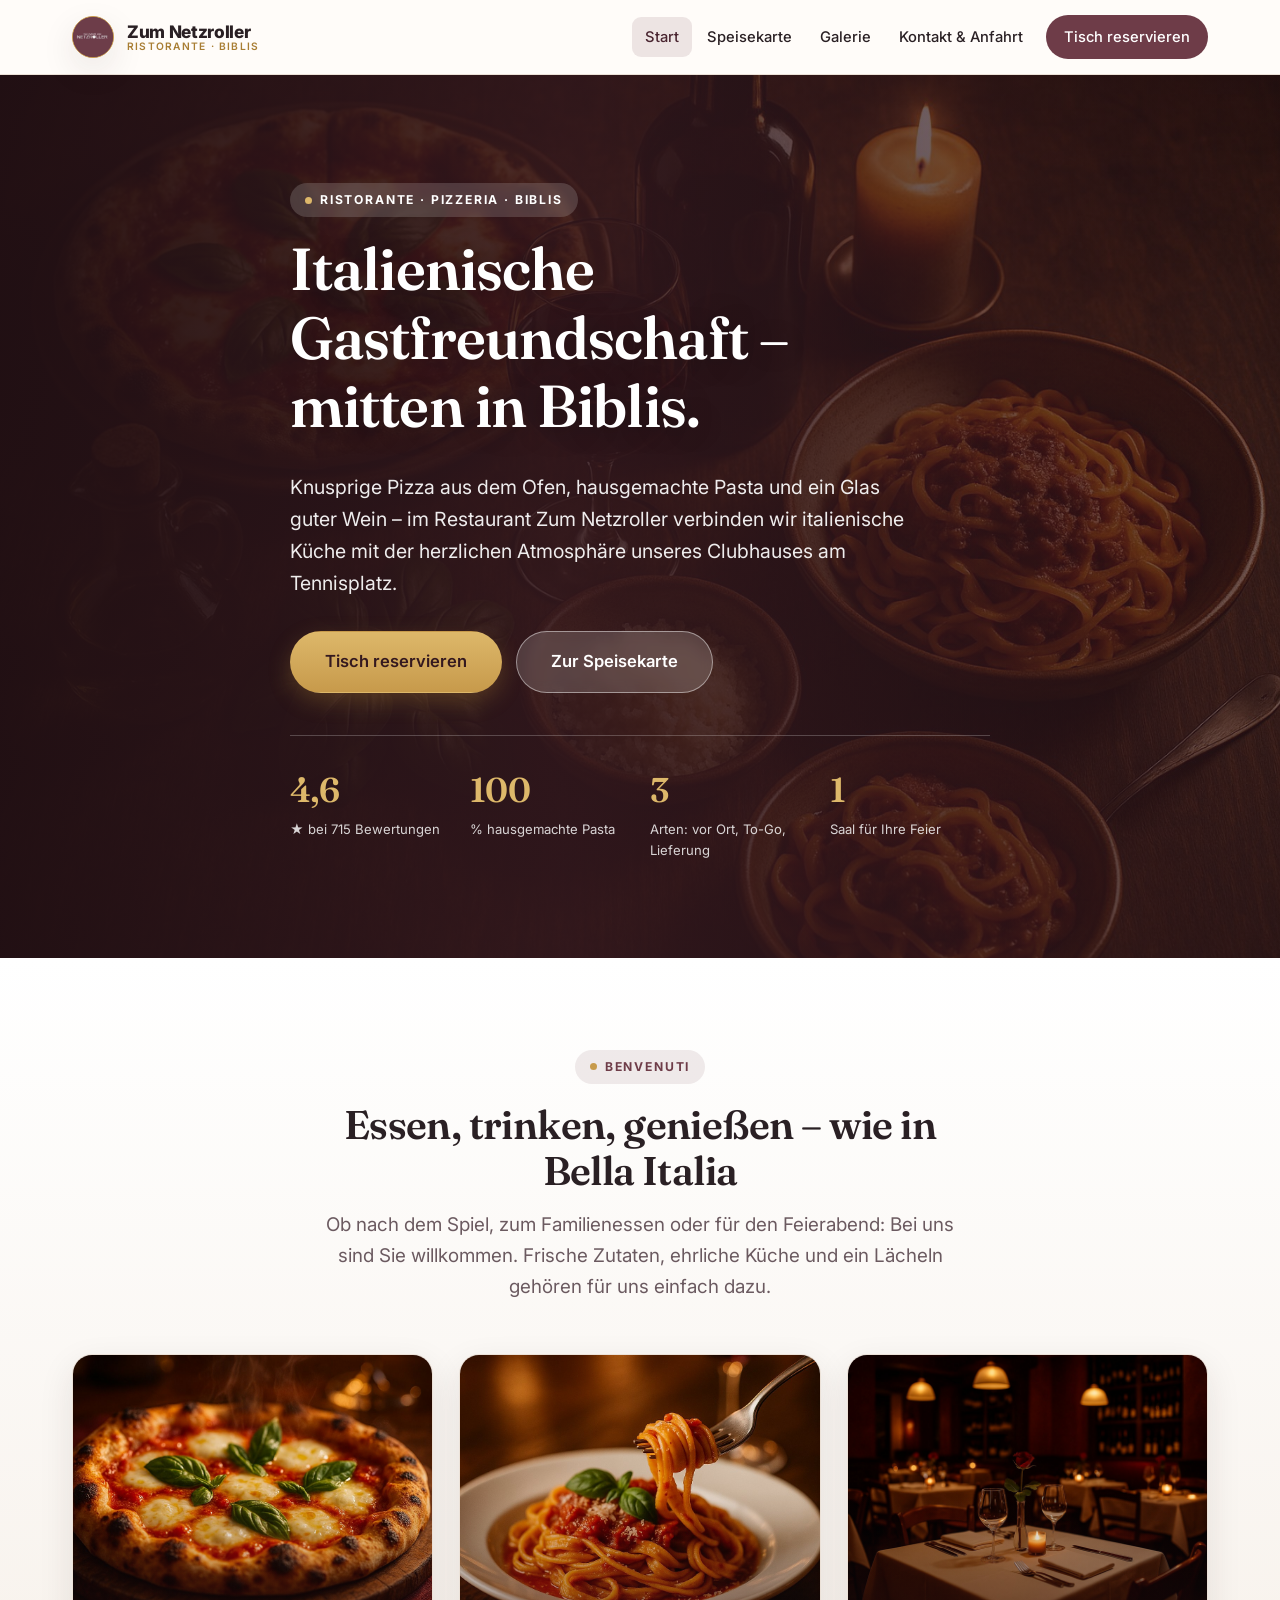
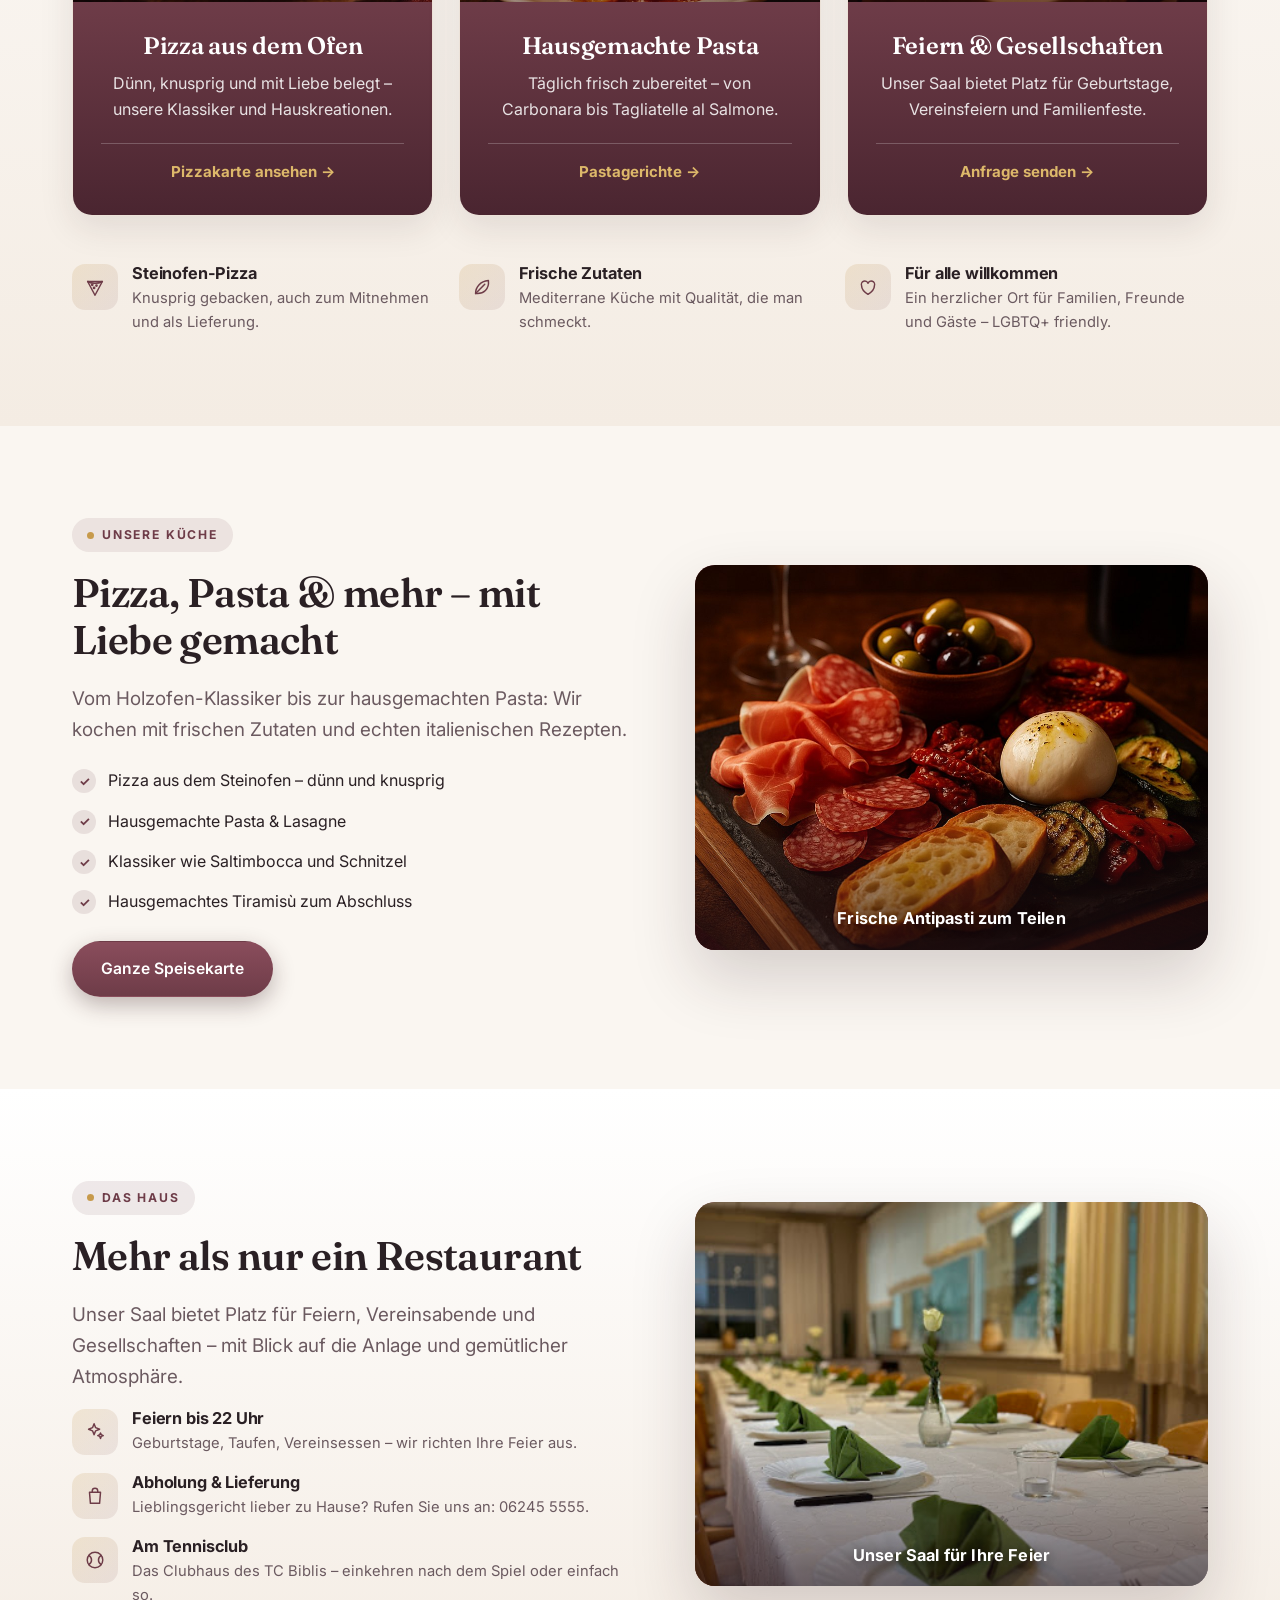
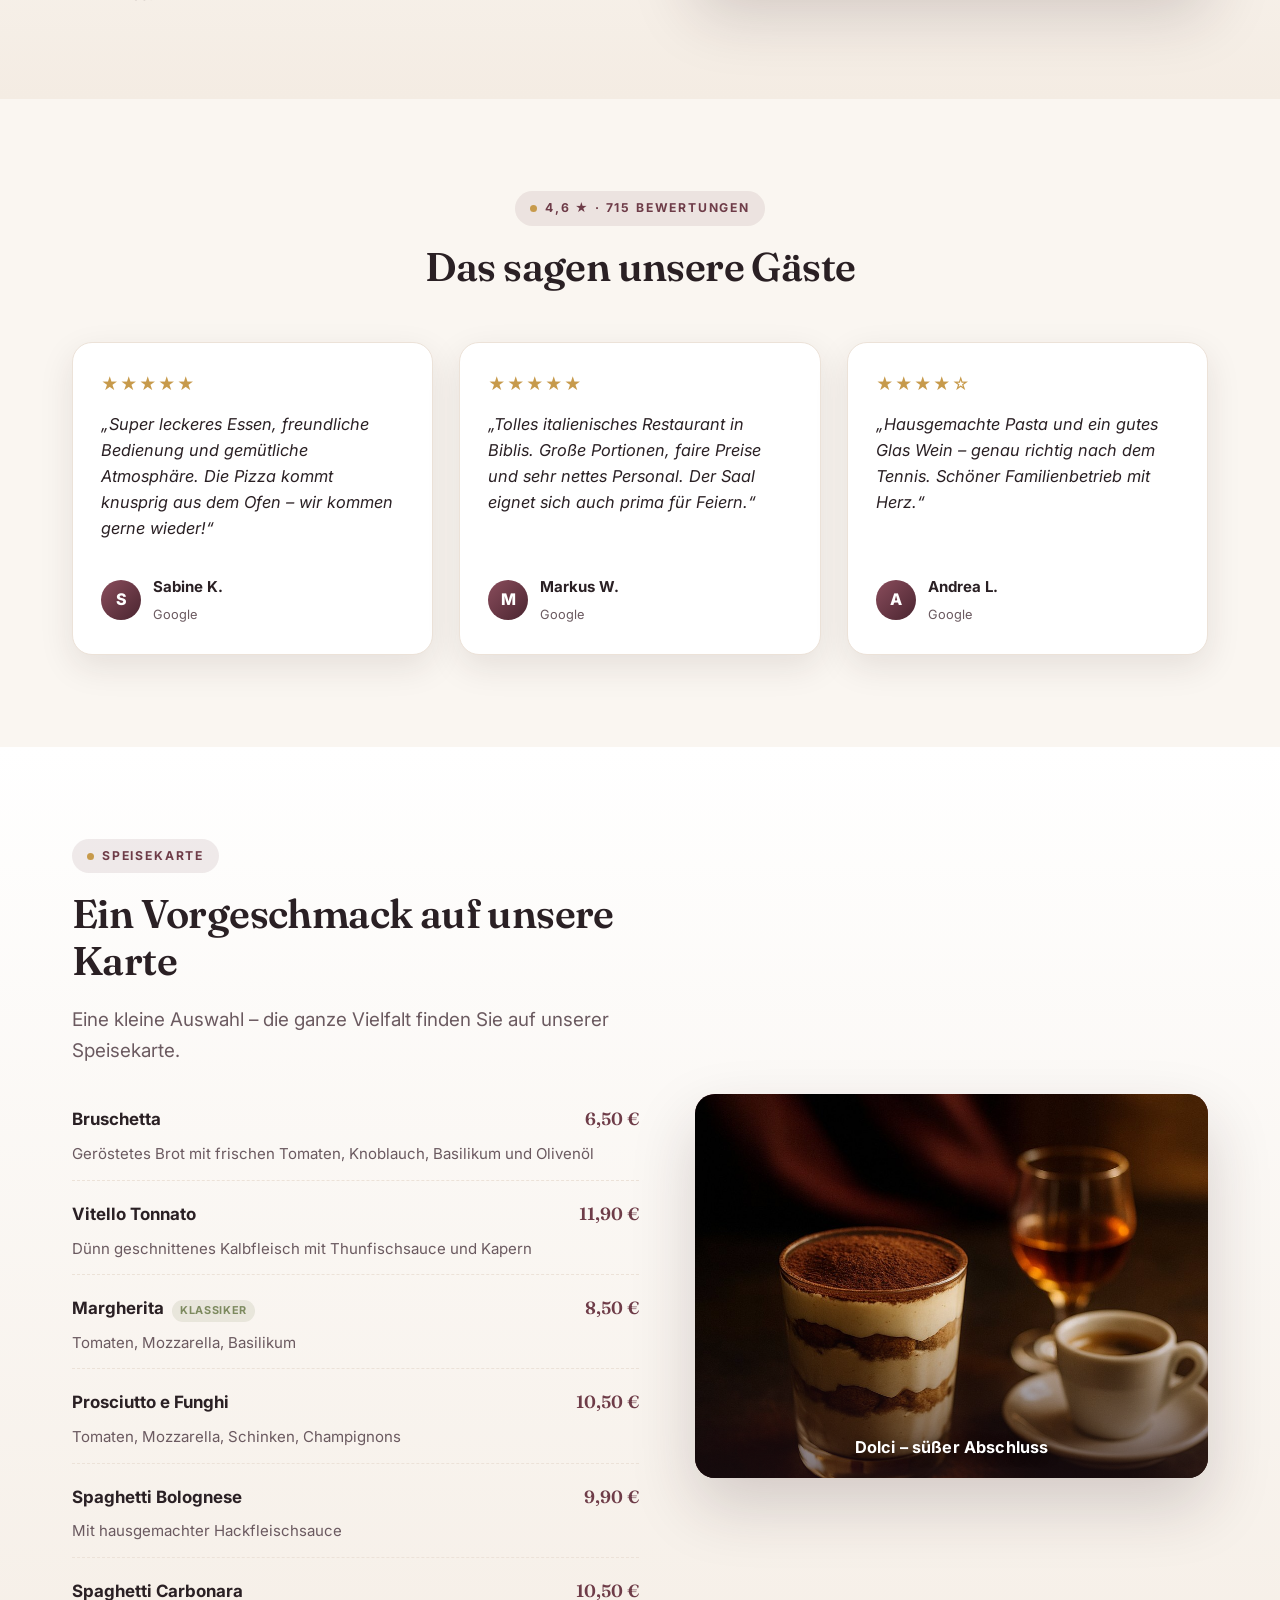
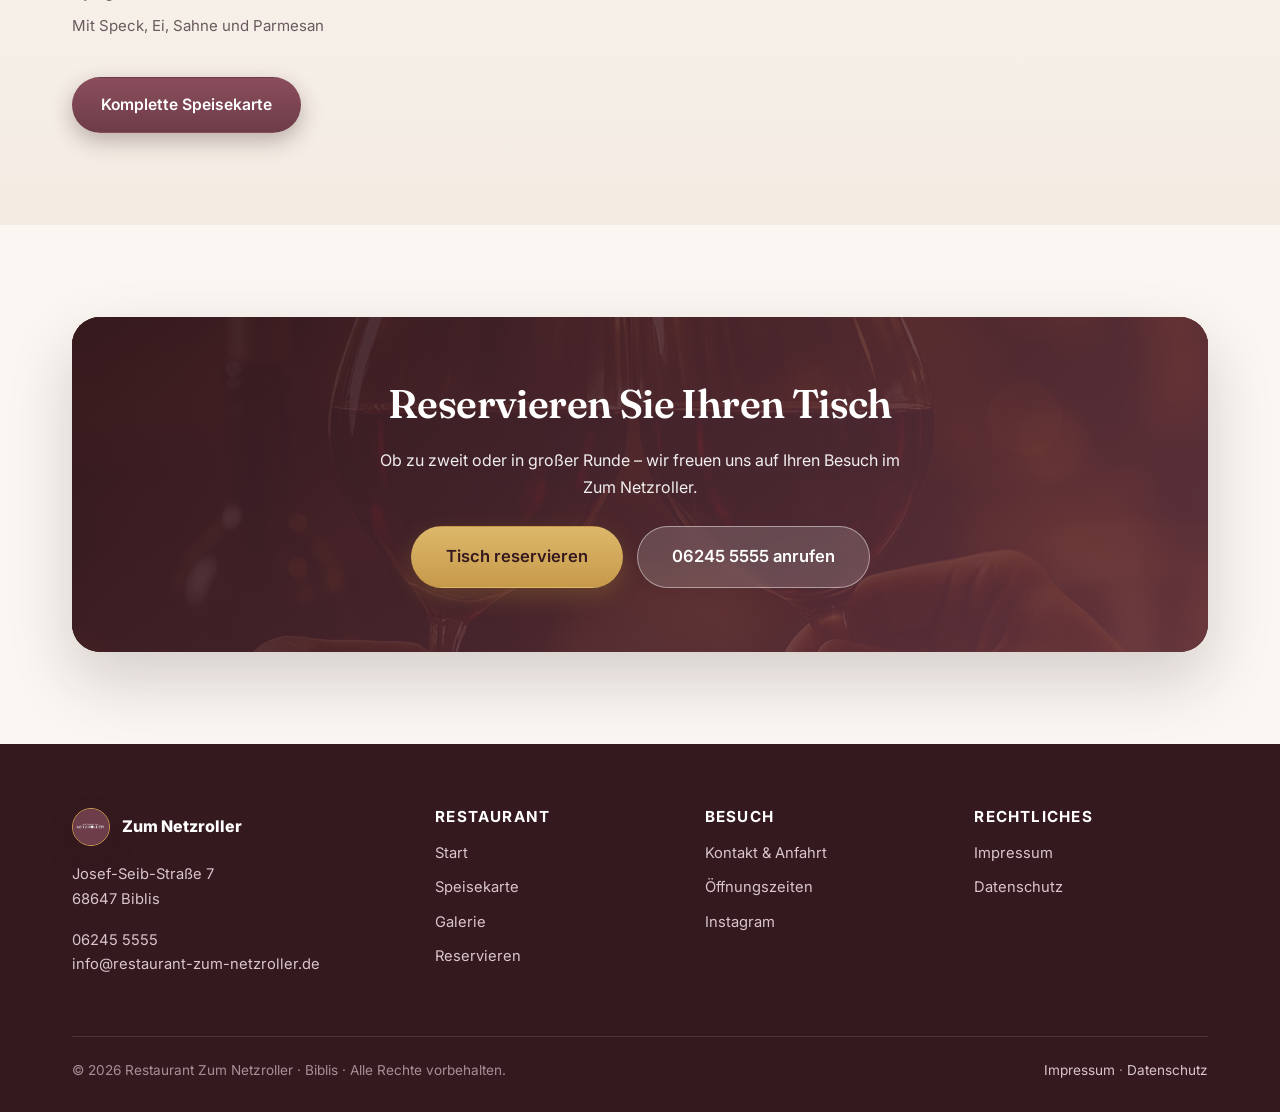
==== index.html @ ac54b556 "Restaurant Zum Netzroller website: full static site, Sveltia CMS, brand-coloured design Co-Authored-" ====
<!doctype html>
<html lang="de">
<head>
  <meta charset="utf-8">
  <meta name="viewport" content="width=device-width, initial-scale=1">
  <title>Restaurant Zum Netzroller – Italienisches Restaurant & Pizzeria in Biblis</title>
  <meta name="description" content="Restaurant Zum Netzroller in Biblis – italienische Küche, Pizza aus dem Steinofen, hausgemachte Pasta und gemütliche Atmosphäre. Essen im Restaurant, zum Mitnehmen oder als Lieferung. Jetzt Tisch reservieren.">
  <link rel="icon" href="assets/favicon.svg" type="image/svg+xml">
  <meta property="og:title" content="Restaurant Zum Netzroller – Italienisch in Biblis">
  <meta property="og:description" content="Pizza, Pasta & italienische Gastfreundschaft in Biblis. Jetzt Tisch reservieren.">
  <meta property="og:image" content="assets/img/hero.jpg">
  <meta property="og:type" content="restaurant">
  <link rel="preconnect" href="https://fonts.googleapis.com">
  <link rel="preconnect" href="https://fonts.gstatic.com" crossorigin>
  <link rel="stylesheet" href="assets/styles.css?v=1">
</head>
<body>
  <div id="site-header"></div>

  <!-- Hero -->
  <section class="hero" data-cms-bg="hero">
    <div class="container hero-inner">
      <span class="eyebrow" data-cms="home.hero_eyebrow">Ristorante · Pizzeria · Biblis</span>
      <h1 data-cms-html="home.hero_title">Italienische Gastfreundschaft –<br>mitten in Biblis.</h1>
      <p data-cms="home.hero_text">Knusprige Pizza aus dem Ofen, hausgemachte Pasta und ein Glas guter Wein – im Restaurant Zum Netzroller verbinden wir italienische Küche mit der herzlichen Atmosphäre unseres Clubhauses am Tennisplatz.</p>
      <div class="hero-actions">
        <a class="btn btn--gold btn--lg" href="reservieren.html" data-cms="home.hero_cta1">Tisch reservieren</a>
        <a class="btn btn--light btn--lg" href="speisekarte.html" data-cms="home.hero_cta2">Zur Speisekarte</a>
      </div>
      <div class="hero-stats">
        <div><div class="num">4,6</div><div class="lbl">★ bei 715 Bewertungen</div></div>
        <div><div class="num">100</div><div class="lbl">% hausgemachte Pasta</div></div>
        <div><div class="num">3</div><div class="lbl">Arten: vor Ort, To-Go, Lieferung</div></div>
        <div><div class="num">1</div><div class="lbl">Saal für Ihre Feier</div></div>
      </div>
    </div>
  </section>

  <!-- Intro / highlights -->
  <section class="section section--alt">
    <div class="container">
      <div class="section-head reveal">
        <span class="eyebrow" data-cms="home.intro_eyebrow">Benvenuti</span>
        <h2 data-cms="home.intro_title">Essen, trinken, genießen – wie in Bella Italia</h2>
        <p class="lead" data-cms="home.intro_text">Ob nach dem Spiel, zum Familienessen oder für den Feierabend: Bei uns sind Sie willkommen. Frische Zutaten, ehrliche Küche und ein Lächeln gehören für uns einfach dazu.</p>
      </div>

      <div class="grid grid--3">
        <a class="card card--media reveal" href="speisekarte.html#pizza">
          <div class="thumb"><img src="assets/img/pizza.jpg" data-cms-img="pizza" alt="Frische Pizza aus dem Steinofen" loading="lazy"></div>
          <div class="body">
            <h3>Pizza aus dem Ofen</h3>
            <p>Dünn, knusprig und mit Liebe belegt – unsere Klassiker und Hauskreationen.</p>
            <span class="more">Pizzakarte ansehen →</span>
          </div>
        </a>
        <a class="card card--media reveal" href="speisekarte.html#pasta">
          <div class="thumb"><img src="assets/img/pasta.jpg" data-cms-img="pasta" alt="Hausgemachte Pasta" loading="lazy"></div>
          <div class="body">
            <h3>Hausgemachte Pasta</h3>
            <p>Täglich frisch zubereitet – von Carbonara bis Tagliatelle al Salmone.</p>
            <span class="more">Pastagerichte →</span>
          </div>
        </a>
        <a class="card card--media reveal" href="reservieren.html">
          <div class="thumb"><img src="assets/img/ambiance.jpg" data-cms-img="ambiance" alt="Gemütliches Restaurant am Abend" loading="lazy"></div>
          <div class="body">
            <h3>Feiern & Gesellschaften</h3>
            <p>Unser Saal bietet Platz für Geburtstage, Vereinsfeiern und Familienfeste.</p>
            <span class="more">Anfrage senden →</span>
          </div>
        </a>
      </div>

      <div class="facts reveal" style="margin-top:48px;">
        <div class="fact"><div class="fico"><svg class="ic"><use href="assets/icons.svg#pizza"></use></svg></div><div><h4>Steinofen-Pizza</h4><p>Knusprig gebacken, auch zum Mitnehmen und als Lieferung.</p></div></div>
        <div class="fact"><div class="fico"><svg class="ic"><use href="assets/icons.svg#leaf"></use></svg></div><div><h4>Frische Zutaten</h4><p>Mediterrane Küche mit Qualität, die man schmeckt.</p></div></div>
        <div class="fact"><div class="fico"><svg class="ic"><use href="assets/icons.svg#heart"></use></svg></div><div><h4>Für alle willkommen</h4><p>Ein herzlicher Ort für Familien, Freunde und Gäste – LGBTQ+ friendly.</p></div></div>
      </div>
    </div>
  </section>

  <!-- Feature split: Küche -->
  <section class="section">
    <div class="container split">
      <div class="reveal">
        <span class="eyebrow" data-cms="home.split1_eyebrow">Unsere Küche</span>
        <h2 data-cms="home.split1_title">Pizza, Pasta &amp; mehr – mit Liebe gemacht</h2>
        <p class="lead" data-cms="home.split1_text">Vom Holzofen-Klassiker bis zur hausgemachten Pasta: Wir kochen mit frischen Zutaten und echten italienischen Rezepten.</p>
        <ul class="checklist">
          <li>Pizza aus dem Steinofen – dünn und knusprig</li>
          <li>Hausgemachte Pasta &amp; Lasagne</li>
          <li>Klassiker wie Saltimbocca und Schnitzel</li>
          <li>Hausgemachtes Tiramisù zum Abschluss</li>
        </ul>
        <a class="btn btn--primary" href="speisekarte.html" style="margin-top:26px;">Ganze Speisekarte</a>
      </div>
      <div class="split-media reveal">
        <div class="media-card">
          <img src="assets/img/antipasti.jpg" data-cms-img="antipasti" alt="Italienische Antipasti-Platte">
          <span class="media-tag">Frische Antipasti zum Teilen</span>
        </div>
      </div>
    </div>
  </section>

  <!-- Feature split: Das Haus -->
  <section class="section section--alt">
    <div class="container split split--reverse">
      <div class="reveal">
        <span class="eyebrow" data-cms="home.split2_eyebrow">Das Haus</span>
        <h2 data-cms="home.split2_title">Mehr als nur ein Restaurant</h2>
        <p class="lead" data-cms="home.split2_text">Unser Saal bietet Platz für Feiern, Vereinsabende und Gesellschaften – mit Blick auf die Anlage und gemütlicher Atmosphäre.</p>
        <div class="facts" style="grid-template-columns:1fr;gap:18px;margin-top:8px;">
          <div class="fact"><div class="fico"><svg class="ic"><use href="assets/icons.svg#sparkle"></use></svg></div><div><h4>Feiern bis 22 Uhr</h4><p>Geburtstage, Taufen, Vereinsessen – wir richten Ihre Feier aus.</p></div></div>
          <div class="fact"><div class="fico"><svg class="ic"><use href="assets/icons.svg#bag"></use></svg></div><div><h4>Abholung &amp; Lieferung</h4><p>Lieblingsgericht lieber zu Hause? Rufen Sie uns an: 06245 5555.</p></div></div>
          <div class="fact"><div class="fico"><svg class="ic"><use href="assets/icons.svg#tennis"></use></svg></div><div><h4>Am Tennisclub</h4><p>Das Clubhaus des TC Biblis – einkehren nach dem Spiel oder einfach so.</p></div></div>
        </div>
      </div>
      <div class="split-media reveal">
        <div class="media-card">
          <img src="assets/img/interior-real.jpg" data-cms-img="interior" alt="Festlich eingedeckter Saal im Restaurant Zum Netzroller">
          <span class="media-tag">Unser Saal für Ihre Feier</span>
        </div>
      </div>
    </div>
  </section>

  <!-- Reviews -->
  <section class="section">
    <div class="container">
      <div class="section-head reveal">
        <span class="eyebrow">4,6 ★ · 715 Bewertungen</span>
        <h2 data-cms="home.reviews_title">Das sagen unsere Gäste</h2>
      </div>
      <div id="review-grid" class="grid grid--3">
        <div class="review reveal">
          <div class="stars">★★★★★</div>
          <p>„Super leckeres Essen, freundliche Bedienung und gemütliche Atmosphäre. Die Pizza kommt knusprig aus dem Ofen – wir kommen gerne wieder!“</p>
          <div class="who"><span class="av">S</span><span><span class="nm">Sabine K.</span><br><span class="src">Google</span></span></div>
        </div>
        <div class="review reveal">
          <div class="stars">★★★★★</div>
          <p>„Tolles italienisches Restaurant in Biblis. Große Portionen, faire Preise und sehr nettes Personal. Der Saal eignet sich auch prima für Feiern.“</p>
          <div class="who"><span class="av">M</span><span><span class="nm">Markus W.</span><br><span class="src">Google</span></span></div>
        </div>
        <div class="review reveal">
          <div class="stars">★★★★☆</div>
          <p>„Hausgemachte Pasta und ein gutes Glas Wein – genau richtig nach dem Tennis. Schöner Familienbetrieb mit Herz.“</p>
          <div class="who"><span class="av">A</span><span><span class="nm">Andrea L.</span><br><span class="src">Google</span></span></div>
        </div>
      </div>
    </div>
  </section>

  <!-- Menu preview -->
  <section class="section section--alt">
    <div class="container split">
      <div class="reveal">
        <span class="eyebrow">Speisekarte</span>
        <h2 data-cms="home.menu_title">Ein Vorgeschmack auf unsere Karte</h2>
        <p class="lead" data-cms="home.menu_text">Eine kleine Auswahl – die ganze Vielfalt finden Sie auf unserer Speisekarte.</p>
        <div id="menu-preview" class="menu-list" style="margin-top:24px;">
          <div class="menu-item"><span class="mi-name">Margherita <span class="mi-tag">Klassiker</span></span><span class="mi-price">8,50 €</span><p class="mi-desc">Tomaten, Mozzarella, Basilikum</p></div>
          <div class="menu-item"><span class="mi-name">Pizza Netzroller <span class="mi-tag">Haus-Spezial</span></span><span class="mi-price">12,90 €</span><p class="mi-desc">Tomaten, Mozzarella, Parmaschinken, Rucola, Parmesan</p></div>
          <div class="menu-item"><span class="mi-name">Spaghetti Carbonara</span><span class="mi-price">10,50 €</span><p class="mi-desc">Mit Speck, Ei, Sahne und Parmesan</p></div>
          <div class="menu-item"><span class="mi-name">Tiramisù <span class="mi-tag">hausgemacht</span></span><span class="mi-price">5,90 €</span><p class="mi-desc">Das italienische Original mit Mascarpone und Espresso</p></div>
        </div>
        <a class="btn btn--primary" href="speisekarte.html" style="margin-top:26px;">Komplette Speisekarte</a>
      </div>
      <div class="split-media reveal">
        <div class="media-card">
          <img src="assets/img/dessert.jpg" data-cms-img="dessert" alt="Hausgemachtes Tiramisù">
          <span class="media-tag">Dolci – süßer Abschluss</span>
        </div>
      </div>
    </div>
  </section>

  <!-- CTA -->
  <section class="section">
    <div class="container">
      <div class="cta-band cta-band--photo reveal" data-cms-bg="wine" style="--ph:url('assets/img/wine.jpg');">
        <h2 data-cms="home.cta_title">Reservieren Sie Ihren Tisch</h2>
        <p data-cms="home.cta_text">Ob zu zweit oder in großer Runde – wir freuen uns auf Ihren Besuch im Zum Netzroller.</p>
        <div style="display:flex;gap:14px;justify-content:center;flex-wrap:wrap;">
          <a class="btn btn--gold btn--lg" href="reservieren.html">Tisch reservieren</a>
          <a class="btn btn--light btn--lg" href="tel:+4962455555">06245 5555 anrufen</a>
        </div>
      </div>
    </div>
  </section>

  <div id="site-footer"></div>
  <script src="assets/site.js?v=1"></script>
  <script src="assets/content.js?v=1"></script>
</body>
</html>
---- assets/styles.css ----
@import url("https://fonts.googleapis.com/css2?family=Fraunces:opsz,wght@9..144,400;9..144,500;9..144,600;9..144,700&family=Inter:wght@400;500;600;700;800&display=swap");

:root {
  --wine: #6e3c48;        /* brand colour, sampled from the logo */
  --wine-dark: #4a2530;
  --wine-deep: #34191f;
  --wine-light: #8a4d5c;
  --gold: #c79a4b;        /* secondary — warm Italian gold */
  --gold-light: #ddb86a;
  --gold-dark: #a87d33;
  --sage: #7d8a5f;        /* tertiary — nods to the tennis club / table linens */
  --ink: #2a2024;
  --muted: #6b5a60;
  --bg: #faf6f1;          /* warm ivory */
  --bg-warm: #f4ece3;
  --card: #fffdfb;
  --line: #ece2d8;
  --shadow-sm: 0 2px 8px rgba(52, 25, 31, 0.06);
  --shadow: 0 12px 34px rgba(52, 25, 31, 0.10);
  --shadow-lg: 0 28px 64px rgba(52, 25, 31, 0.18);
  --radius: 20px;
  --radius-sm: 12px;
  --radius-lg: 28px;
  --maxw: 1180px;
  --font: "Inter", system-ui, -apple-system, "Segoe UI", Roboto, Helvetica, Arial, sans-serif;
  --display: "Fraunces", Georgia, "Times New Roman", serif;
}

* { box-sizing: border-box; }
html { scroll-behavior: smooth; }
body {
  margin: 0;
  font-family: var(--font);
  color: var(--ink);
  background: var(--bg);
  line-height: 1.65;
  -webkit-font-smoothing: antialiased;
}
img { max-width: 100%; display: block; }
a { color: var(--wine); text-decoration: none; transition: color .2s ease; }
a:hover { color: var(--wine-dark); }

h1, h2, h3, h4 { line-height: 1.16; margin: 0 0 .5em; font-weight: 700; letter-spacing: -0.01em; }
h1, h2 { font-family: var(--display); font-weight: 600; letter-spacing: -0.015em; }
h1 { font-size: clamp(2.3rem, 5.2vw, 3.7rem); }
h2 { font-size: clamp(1.7rem, 3.6vw, 2.5rem); }
h3 { font-size: 1.28rem; }
p { margin: 0 0 1rem; }
::selection { background: rgba(110, 60, 72, .18); }

.container { width: 100%; max-width: var(--maxw); margin: 0 auto; padding: 0 22px; }

.section { padding: 92px 0; }
.section--tight { padding: 60px 0; }
.section--alt { background: linear-gradient(180deg, #fff, var(--bg-warm)); }

.section-head { max-width: 660px; margin: 0 auto 52px; text-align: center; }
.section-head .lead { margin-left: auto; margin-right: auto; }
.section-head h2 { margin-bottom: .35em; }

.eyebrow {
  display: inline-flex; align-items: center; gap: 8px;
  font-size: .76rem; font-weight: 700; letter-spacing: .15em; text-transform: uppercase;
  color: var(--wine);
  background: rgba(110, 60, 72, .1);
  padding: 7px 15px; border-radius: 999px; margin-bottom: 18px;
}
.eyebrow::before { content: ""; width: 7px; height: 7px; border-radius: 50%; background: var(--gold); flex: none; }

.lead { font-size: 1.18rem; color: var(--muted); max-width: 60ch; }

/* Inline line-icons (from assets/icons.svg) — inherit colour from the tile */
.ic { width: 1.5rem; height: 1.5rem; display: block; }
.fico .ic { width: 22px; height: 22px; }
.info-card .fico .ic { width: 24px; height: 24px; }
.card .ico .ic { width: 26px; height: 26px; }

a:focus-visible, button:focus-visible, .btn:focus-visible,
input:focus-visible, select:focus-visible, textarea:focus-visible {
  outline: 3px solid rgba(110, 60, 72, .45); outline-offset: 2px;
}

/* ---------- Header / Nav ---------- */
.site-header {
  position: sticky; top: 0; z-index: 50;
  background: rgba(255, 253, 251, .85);
  backdrop-filter: saturate(160%) blur(14px);
  border-bottom: 1px solid var(--line);
}
.nav { display: flex; align-items: center; justify-content: space-between; gap: 20px; height: 74px; }
.brand { display: flex; align-items: center; gap: 13px; font-weight: 800; letter-spacing: -0.02em; color: var(--ink); font-size: 1.08rem; white-space: nowrap; }
.brand:hover { color: var(--ink); }
.brand > span { display: flex; flex-direction: column; line-height: 1.05; }
.brand-mark {
  width: 42px; height: 42px; border-radius: 50%; flex: none; overflow: hidden;
  background: var(--wine); display: grid; place-items: center; color: #fff;
  box-shadow: var(--shadow); border: 1.5px solid var(--gold);
}
.brand-mark img { width: 100%; height: 100%; object-fit: cover; }
.brand small { display: block; font-size: .64rem; font-weight: 600; color: var(--gold-dark); letter-spacing: .12em; text-transform: uppercase; }

.nav-links { display: flex; align-items: center; gap: 2px; flex-wrap: nowrap; }
.nav-links a { color: var(--ink); font-size: .92rem; font-weight: 500; padding: 8px 13px; border-radius: 9px; white-space: nowrap; }
.nav-links a:hover { background: rgba(110, 60, 72, .08); color: var(--wine-dark); }
.nav-links a.active { color: var(--wine-dark); background: rgba(110, 60, 72, .12); }

.nav-cta { background: var(--wine); color: #fff !important; padding: 10px 18px !important; border-radius: 999px !important; font-weight: 600; margin-left: 8px; flex: none; }
.nav-cta:hover { background: var(--wine-dark) !important; }

.nav-toggle {
  display: none; background: none; border: 1px solid var(--line); border-radius: 10px;
  width: 44px; height: 44px; cursor: pointer; align-items: center; justify-content: center;
}
.nav-toggle span, .nav-toggle span::before, .nav-toggle span::after {
  content: ""; display: block; width: 20px; height: 2px; background: var(--ink); position: relative; transition: .25s;
}
.nav-toggle span::before { content: ""; position: absolute; top: -6px; }
.nav-toggle span::after { content: ""; position: absolute; top: 6px; }

/* ---------- Buttons ---------- */
.btn {
  display: inline-flex; align-items: center; gap: 9px;
  padding: 14px 28px; border-radius: 999px; font-weight: 600; font-size: .98rem;
  cursor: pointer; border: 1px solid transparent;
  transition: transform .2s ease, box-shadow .2s ease, background .2s ease, border-color .2s ease;
}
.btn--primary { background: linear-gradient(180deg, var(--wine-light), var(--wine)); color: #fff; box-shadow: 0 8px 22px rgba(52,25,31,.30); }
.btn--primary:hover { background: linear-gradient(180deg, var(--wine), var(--wine-dark)); color: #fff; transform: translateY(-2px); box-shadow: 0 14px 30px rgba(52,25,31,.36); }
.btn--gold { background: linear-gradient(180deg, var(--gold-light), var(--gold)); color: var(--wine-deep); box-shadow: 0 8px 22px rgba(168,125,51,.32); }
.btn--gold:hover { background: linear-gradient(180deg, var(--gold), var(--gold-dark)); color: #fff; transform: translateY(-2px); }
.btn--ghost { background: #fff; color: var(--ink); border-color: var(--line); box-shadow: var(--shadow-sm); }
.btn--ghost:hover { border-color: var(--wine); color: var(--wine-dark); transform: translateY(-2px); }
.btn--light { background: rgba(255,255,255,.16); color: #fff; border-color: rgba(255,255,255,.45); backdrop-filter: blur(6px); }
.btn--light:hover { background: rgba(255,255,255,.28); color: #fff; transform: translateY(-2px); }
.btn--lg { padding: 16px 34px; font-size: 1.04rem; }

/* ---------- Hero ---------- */
.hero { position: relative; color: #fff; overflow: hidden; background: linear-gradient(135deg, var(--wine-deep), var(--wine) 60%, var(--wine-light)); }
.hero::before {
  content: ""; position: absolute; inset: 0; z-index: 0;
  background-image: var(--ph, url("img/hero.jpg"));
  background-size: cover; background-position: center 42%; transform: scale(1.02);
}
.hero::after {
  content: ""; position: absolute; inset: 0; z-index: 0; pointer-events: none;
  background:
    linear-gradient(90deg, rgba(34,16,20,.93) 0%, rgba(52,25,31,.80) 44%, rgba(52,25,31,.34) 100%),
    linear-gradient(180deg, rgba(34,16,20,.30), rgba(34,16,20,.58));
}
.hero-inner { position: relative; z-index: 1; padding: 108px 0 96px; max-width: 700px; }
.hero h1 { color: #fff; text-shadow: 0 2px 30px rgba(0,0,0,.28); }
.hero p { font-size: 1.22rem; color: rgba(255,255,255,.92); max-width: 52ch; }
.hero-actions { display: flex; gap: 14px; flex-wrap: wrap; margin-top: 32px; }
.hero .eyebrow { color: #fff; background: rgba(255,255,255,.16); backdrop-filter: blur(4px); }
.hero .eyebrow::before { background: var(--gold-light); }

.hero-stats {
  position: relative; z-index: 1; display: grid; grid-template-columns: repeat(4, 1fr); gap: 20px;
  border-top: 1px solid rgba(255,255,255,.22); padding: 26px 0 0; margin-top: 42px; max-width: 700px;
}
.hero-stats .num { font-size: 2.15rem; font-weight: 600; letter-spacing: -0.02em; font-family: var(--display); color: var(--gold-light); }
.hero-stats .lbl { font-size: .82rem; color: rgba(255,255,255,.82); }

/* ---------- Cards / Grid ---------- */
.grid { display: grid; gap: 26px; }
.grid--2 { grid-template-columns: repeat(2, 1fr); }
.grid--3 { grid-template-columns: repeat(3, 1fr); }
.grid--4 { grid-template-columns: repeat(4, 1fr); }

.card {
  background: var(--card); border: 1px solid var(--line); border-radius: var(--radius);
  padding: 30px; box-shadow: var(--shadow); transition: transform .25s ease, box-shadow .25s ease, border-color .25s ease; position: relative;
}
.card:hover { transform: translateY(-5px); box-shadow: var(--shadow-lg); border-color: rgba(110,60,72,.25); }
.card .ico {
  width: 52px; height: 52px; border-radius: 15px; display: grid; place-items: center;
  background: linear-gradient(135deg, rgba(199,154,75,.18), rgba(110,60,72,.10));
  color: var(--wine); font-size: 1.5rem; margin-bottom: 18px;
}
a.card { color: inherit; }
.card h3 { margin-bottom: 9px; font-size: 1.32rem; font-family: var(--display); font-weight: 600; letter-spacing: -0.01em; }
.card p { color: var(--muted); margin-bottom: 0; font-size: 1rem; line-height: 1.62; }
.card .more { display: inline-flex; align-items: center; gap: 7px; margin-top: 18px; font-weight: 700; font-size: .94rem; color: var(--wine-dark); transition: gap .2s ease; }
a.card:hover .more { gap: 11px; }

.card--media { padding: 0; overflow: hidden; display: flex; flex-direction: column; }
.card--media .thumb { aspect-ratio: 16 / 11; overflow: hidden; position: relative; background: linear-gradient(135deg, var(--wine-light), var(--wine-dark)); }
.card--media .thumb img { width: 100%; height: 100%; object-fit: cover; transition: transform .5s ease; }
.card--media:hover .thumb img { transform: scale(1.06); }
.card--media .thumb::after { content: ""; position: absolute; inset: 0; pointer-events: none; background: linear-gradient(180deg, transparent 55%, rgba(34,16,20,.30)); }
.card--media .body { padding: 30px 28px; flex: 1; display: flex; flex-direction: column; align-items: center; text-align: center; background: linear-gradient(180deg, var(--wine), var(--wine-dark)); }
.card--media .body h3 { font-size: 1.5rem; margin-bottom: 11px; color: #fff; }
.card--media .body p { flex: 1; color: rgba(255,255,255,.86); font-size: 1rem; line-height: 1.62; margin: 0; }
.card--media .body .more { margin-top: 20px; padding-top: 16px; width: 100%; justify-content: center; border-top: 1px solid rgba(255,255,255,.22); color: var(--gold-light); font-weight: 700; }
a.card--media:hover { border-color: rgba(110,60,72,.25); }

/* split / feature */
.split { display: grid; grid-template-columns: 1.05fr .95fr; gap: 56px; align-items: center; }
.split--reverse .split-media { order: 2; }
.media-card { border-radius: var(--radius); overflow: hidden; box-shadow: var(--shadow-lg); aspect-ratio: 4 / 3; position: relative; background: linear-gradient(135deg, var(--wine-light), var(--wine-dark)); }
.media-card > img { width: 100%; height: 100%; object-fit: cover; position: absolute; inset: 0; }
.media-card::after { content: ""; position: absolute; left: 0; right: 0; bottom: 0; height: 45%; z-index: 1; background: linear-gradient(transparent, rgba(34,16,20,.62)); pointer-events: none; }
.media-card .media-tag { position: absolute; left: 0; right: 0; bottom: 18px; z-index: 2; color: #fff; font-weight: 700; font-size: 1.02rem; text-align: center; letter-spacing: .01em; padding: 0 18px; text-shadow: 0 2px 12px rgba(0,0,0,.6); }
.img-frame { border-radius: var(--radius); overflow: hidden; box-shadow: var(--shadow-lg); position: relative; }
.img-frame img { width: 100%; height: 100%; object-fit: cover; display: block; }

.checklist { list-style: none; padding: 0; margin: 22px 0 0; display: grid; gap: 14px; }
.checklist li { display: flex; gap: 12px; align-items: flex-start; color: var(--ink); }
.checklist li::before { content: "✓"; flex: none; width: 24px; height: 24px; border-radius: 50%; background: rgba(110,60,72,.12); color: var(--wine); display: grid; place-items: center; font-size: .8rem; font-weight: 700; margin-top: 2px; }

/* ---------- Page hero (subpages) ---------- */
.page-hero {
  position: relative; overflow: hidden;
  background: radial-gradient(110% 140% at 90% -10%, rgba(199,154,75,.30), transparent 55%), linear-gradient(135deg, var(--wine-deep), var(--wine));
  color: #fff; padding: 70px 0 66px;
}
.page-hero--photo::before { content: ""; position: absolute; inset: 0; z-index: 0; background-image: var(--ph); background-size: cover; background-position: center 45%; }
.page-hero--photo::after { content: ""; position: absolute; inset: 0; z-index: 0; pointer-events: none; background: linear-gradient(90deg, rgba(34,16,20,.92) 0%, rgba(52,25,31,.76) 50%, rgba(52,25,31,.44) 100%); }
.page-hero .container { position: relative; z-index: 1; }
.page-hero h1 { color: #fff; margin-bottom: 12px; max-width: 20ch; }
.page-hero p { color: rgba(255,255,255,.9); max-width: 58ch; margin: 0; font-size: 1.14rem; }
.crumbs { font-size: .85rem; color: rgba(255,255,255,.78); margin-bottom: 18px; letter-spacing: .01em; }
.crumbs a { color: rgba(255,255,255,.92); }
.crumbs a:hover { color: #fff; }

/* ---------- Menu ---------- */
.menu-section { margin-bottom: 56px; }
.menu-section > .menu-head { display: flex; align-items: center; gap: 16px; margin-bottom: 26px; }
.menu-section > .menu-head h2 { margin: 0; }
.menu-section > .menu-head::after { content: ""; flex: 1; height: 1px; background: linear-gradient(90deg, var(--gold), transparent); }
.menu-list { display: grid; gap: 4px; }
.menu-item { display: grid; grid-template-columns: 1fr auto; gap: 6px 16px; align-items: baseline; padding: 14px 0; border-bottom: 1px dashed var(--line); }
.menu-item:last-child { border-bottom: none; }
.menu-item .mi-name { font-weight: 700; font-size: 1.06rem; color: var(--ink); display: flex; align-items: baseline; gap: 8px; flex-wrap: wrap; }
.menu-item .mi-tag { font-size: .68rem; font-weight: 700; letter-spacing: .06em; text-transform: uppercase; color: var(--sage); background: rgba(125,138,95,.14); padding: 2px 8px; border-radius: 999px; }
.menu-item .mi-price { font-family: var(--display); font-weight: 600; font-size: 1.1rem; color: var(--wine); white-space: nowrap; }
.menu-item .mi-desc { grid-column: 1 / -1; color: var(--muted); font-size: .94rem; margin: 2px 0 0; line-height: 1.55; }
.menu-note { font-size: .86rem; color: var(--muted); margin-top: 10px; }
.menu-cols { display: grid; grid-template-columns: 1fr 1fr; gap: 18px 56px; }

/* ---------- Gallery ---------- */
.gallery { display: grid; grid-template-columns: repeat(3, 1fr); grid-auto-rows: 220px; gap: 16px; }
.gallery a { position: relative; overflow: hidden; border-radius: var(--radius-sm); box-shadow: var(--shadow); display: block; background: var(--wine-dark); }
.gallery img { width: 100%; height: 100%; object-fit: cover; transition: transform .5s ease; }
.gallery a:hover img { transform: scale(1.07); }
.gallery .tall { grid-row: span 2; }
.gallery .wide { grid-column: span 2; }
.gallery a::after { content: ""; position: absolute; inset: 0; background: linear-gradient(180deg, transparent 60%, rgba(34,16,20,.35)); opacity: 0; transition: opacity .3s ease; }
.gallery a:hover::after { opacity: 1; }

/* ---------- Hours table ---------- */
.hours { list-style: none; padding: 0; margin: 0; }
.hours li { display: flex; justify-content: space-between; gap: 16px; padding: 12px 0; border-bottom: 1px solid var(--line); }
.hours li:last-child { border-bottom: none; }
.hours .day { font-weight: 600; color: var(--ink); }
.hours .time { color: var(--muted); }
.hours li.today { color: var(--wine-dark); }
.hours li.today .day { color: var(--wine-dark); }
.hours li.today .time { color: var(--wine); font-weight: 600; }
.open-pill { display: inline-flex; align-items: center; gap: 8px; font-weight: 700; font-size: .9rem; color: var(--sage); background: rgba(125,138,95,.14); padding: 7px 15px; border-radius: 999px; }
.open-pill::before { content: ""; width: 9px; height: 9px; border-radius: 50%; background: var(--sage); box-shadow: 0 0 0 4px rgba(125,138,95,.22); }

/* ---------- Tables ---------- */
.table-wrap { overflow-x: auto; border-radius: var(--radius); border: 1px solid var(--line); background: #fff; box-shadow: var(--shadow); }
table { width: 100%; border-collapse: collapse; min-width: 480px; }
th, td { text-align: left; padding: 15px 20px; border-bottom: 1px solid var(--line); }
th { background: rgba(110,60,72,.06); font-size: .82rem; text-transform: uppercase; letter-spacing: .06em; color: var(--wine-dark); }
tr:last-child td { border-bottom: none; }
td strong { color: var(--ink); }

/* ---------- Review cards ---------- */
.review { background: #fff; border: 1px solid var(--line); border-radius: var(--radius); padding: 28px; box-shadow: var(--shadow); display: flex; flex-direction: column; }
.review .stars { color: var(--gold); letter-spacing: 2px; font-size: 1.05rem; margin-bottom: 12px; }
.review p { color: var(--ink); font-size: 1.02rem; line-height: 1.6; flex: 1; font-style: italic; }
.review .who { display: flex; align-items: center; gap: 12px; margin-top: 16px; }
.review .who .av { width: 40px; height: 40px; border-radius: 50%; background: linear-gradient(135deg, var(--wine-light), var(--wine-dark)); color: #fff; display: grid; place-items: center; font-weight: 800; flex: none; }
.review .who .nm { font-weight: 700; font-size: .94rem; }
.review .who .src { font-size: .8rem; color: var(--muted); }

/* ---------- Feature strip ---------- */
.facts { display: grid; grid-template-columns: repeat(3, 1fr); gap: 24px; }
.fact { display: flex; gap: 14px; align-items: flex-start; }
.fact .fico { flex: none; width: 46px; height: 46px; border-radius: 13px; display: grid; place-items: center; background: linear-gradient(135deg, rgba(199,154,75,.18), rgba(110,60,72,.10)); color: var(--wine); font-size: 1.25rem; }
.fact h4 { margin: 0 0 3px; font-size: 1.02rem; }
.fact p { margin: 0; color: var(--muted); font-size: .92rem; }

/* ---------- CTA band ---------- */
.cta-band { position: relative; overflow: hidden; background: linear-gradient(135deg, var(--wine-deep), var(--wine)); color: #fff; border-radius: var(--radius-lg); padding: 64px 56px; text-align: center; box-shadow: var(--shadow-lg); }
.cta-band--photo::before { content: ""; position: absolute; inset: 0; z-index: 0; background-image: var(--ph); background-size: cover; background-position: center 45%; opacity: .9; }
.cta-band--photo::after { content: ""; position: absolute; inset: 0; z-index: 0; background: linear-gradient(135deg, rgba(52,25,31,.93), rgba(110,60,72,.80)); }
.cta-band > * { position: relative; z-index: 1; }
.cta-band h2 { color: #fff; }
.cta-band p { color: rgba(255,255,255,.92); max-width: 52ch; margin: 0 auto 26px; }

/* prose */
.prose { max-width: 760px; }
.prose h2 { margin-top: 1.6em; }
.prose ul { padding-left: 1.2em; }
.prose li { margin-bottom: .5em; }
.callout { background: #fff; border: 1px solid var(--line); border-left: 4px solid var(--gold); border-radius: var(--radius-sm); padding: 20px 24px; box-shadow: var(--shadow); margin: 24px 0; }
.callout strong { color: var(--wine-dark); }
.tag { display: inline-block; background: rgba(110,60,72,.1); color: var(--wine-dark); padding: 5px 12px; border-radius: 999px; font-size: .82rem; font-weight: 600; margin: 0 6px 6px 0; }

/* ---------- Info cards (contact) ---------- */
.info-card { background: #fff; border: 1px solid var(--line); border-radius: var(--radius); padding: 26px; box-shadow: var(--shadow); display: flex; gap: 16px; align-items: flex-start; }
.info-card .fico { flex: none; width: 48px; height: 48px; border-radius: 14px; display: grid; place-items: center; background: linear-gradient(135deg, rgba(199,154,75,.18), rgba(110,60,72,.10)); color: var(--wine); font-size: 1.35rem; }
.info-card h4 { margin: 0 0 4px; font-size: 1.05rem; }
.info-card p, .info-card a { margin: 0; color: var(--muted); font-size: .96rem; }
.info-card a { color: var(--wine); font-weight: 600; }

/* ---------- Footer ---------- */
.site-footer { background: var(--wine-deep); color: #d9c6cb; padding: 64px 0 30px; }
.site-footer a { color: #d9c6cb; }
.site-footer a:hover { color: var(--gold-light); }
.footer-grid { display: grid; grid-template-columns: 1.4fr 1fr 1fr 1fr; gap: 36px; }
.footer-grid h4 { color: #fff; font-size: .95rem; text-transform: uppercase; letter-spacing: .08em; margin-bottom: 16px; }
.footer-grid ul { list-style: none; padding: 0; margin: 0; display: grid; gap: 10px; font-size: .92rem; }
.footer-brand { display: flex; align-items: center; gap: 12px; color: #fff; font-weight: 800; margin-bottom: 16px; }
.footer-brand .brand-mark { width: 38px; height: 38px; }
.footer-bottom { border-top: 1px solid rgba(255,255,255,.12); margin-top: 44px; padding-top: 22px; display: flex; justify-content: space-between; gap: 16px; flex-wrap: wrap; font-size: .85rem; color: #a98e95; }

/* reveal animation */
.reveal { opacity: 0; transform: translateY(24px); transition: opacity .6s ease, transform .6s ease; }
.reveal.in { opacity: 1; transform: none; }
@media (prefers-reduced-motion: reduce) {
  .reveal { opacity: 1; transform: none; transition: none; }
  * { animation: none !important; scroll-behavior: auto !important; }
}

/* ---------- Scroll progress bar ---------- */
.scroll-progress { position: fixed; top: 0; left: 0; height: 3px; width: 0%; z-index: 100; background: linear-gradient(90deg, var(--gold), var(--wine-light)); transition: width .1s linear; }

/* ---------- Back to top ---------- */
.to-top { position: fixed; right: 22px; bottom: 22px; z-index: 90; width: 50px; height: 50px; border-radius: 50%; border: none; cursor: pointer; background: var(--wine); color: #fff; font-size: 1.3rem; box-shadow: var(--shadow-lg); display: grid; place-items: center; opacity: 0; transform: translateY(16px); pointer-events: none; transition: .3s ease; }
.to-top.show { opacity: 1; transform: none; pointer-events: auto; }
.to-top:hover { background: var(--wine-dark); transform: translateY(-3px); }

/* ---------- Marquee ---------- */
.marquee { overflow: hidden; -webkit-mask-image: linear-gradient(90deg, transparent, #000 8%, #000 92%, transparent); }
.marquee-track { display: flex; gap: 18px; width: max-content; animation: scrollx 30s linear infinite; }
.marquee:hover .marquee-track { animation-play-state: paused; }
.marquee .chip { flex: none; background: #fff; border: 1px solid var(--line); border-radius: 14px; padding: 16px 26px; font-weight: 700; color: var(--wine-dark); box-shadow: var(--shadow); white-space: nowrap; }
@keyframes scrollx { from { transform: translateX(0); } to { transform: translateX(-50%); } }

/* form fields */
.field { display: grid; gap: 6px; }
.field label { font-weight: 600; font-size: .92rem; }
.field input, .field select, .field textarea { width: 100%; padding: 12px 14px; border: 1px solid var(--line); border-radius: 10px; font: inherit; background: #fff; transition: border-color .2s, box-shadow .2s; }
.field input:focus, .field select:focus, .field textarea:focus { outline: none; border-color: var(--wine); box-shadow: 0 0 0 3px rgba(110,60,72,.15); }
.form-card { background: #fff; border: 1px solid var(--line); border-radius: var(--radius); padding: 32px; box-shadow: var(--shadow); }
.form-done { display: none; margin-top: 16px; padding: 14px 18px; border-radius: 12px; background: rgba(125,138,95,.14); color: var(--sage); font-weight: 600; }

/* ---------- Responsive ---------- */
@media (max-width: 1080px) {
  .nav-toggle { display: inline-flex; }
  .nav-links { position: absolute; top: 74px; left: 0; right: 0; background: #fff; border-bottom: 1px solid var(--line); flex-direction: column; align-items: stretch; gap: 0; padding: 12px 16px 18px; box-shadow: var(--shadow-lg); display: none; }
  .nav-links.open { display: flex; }
  .nav-links a { padding: 12px; border-radius: 10px; font-size: 1rem; }
  .nav-cta { text-align: center; margin-top: 6px; margin-left: 0; }
  .split { grid-template-columns: 1fr; gap: 32px; }
  .split--reverse .split-media { order: 0; }
  .grid--3, .grid--4 { grid-template-columns: repeat(2, 1fr); }
  .facts { grid-template-columns: 1fr; gap: 18px; }
  .hero-stats { grid-template-columns: repeat(2, 1fr); gap: 24px; }
  .footer-grid { grid-template-columns: 1fr 1fr; }
  .menu-cols { grid-template-columns: 1fr; gap: 0; }
}
@media (max-width: 560px) {
  .section { padding: 62px 0; }
  .grid--2, .grid--3, .grid--4 { grid-template-columns: 1fr; }
  .cta-band { padding: 40px 24px; }
  .hero-inner { padding: 80px 0 64px; }
  .footer-grid { grid-template-columns: 1fr; }
  .hero-stats { grid-template-columns: 1fr 1fr; }
  .gallery { grid-template-columns: repeat(2, 1fr); grid-auto-rows: 160px; }
  .gallery .wide { grid-column: span 2; }
}
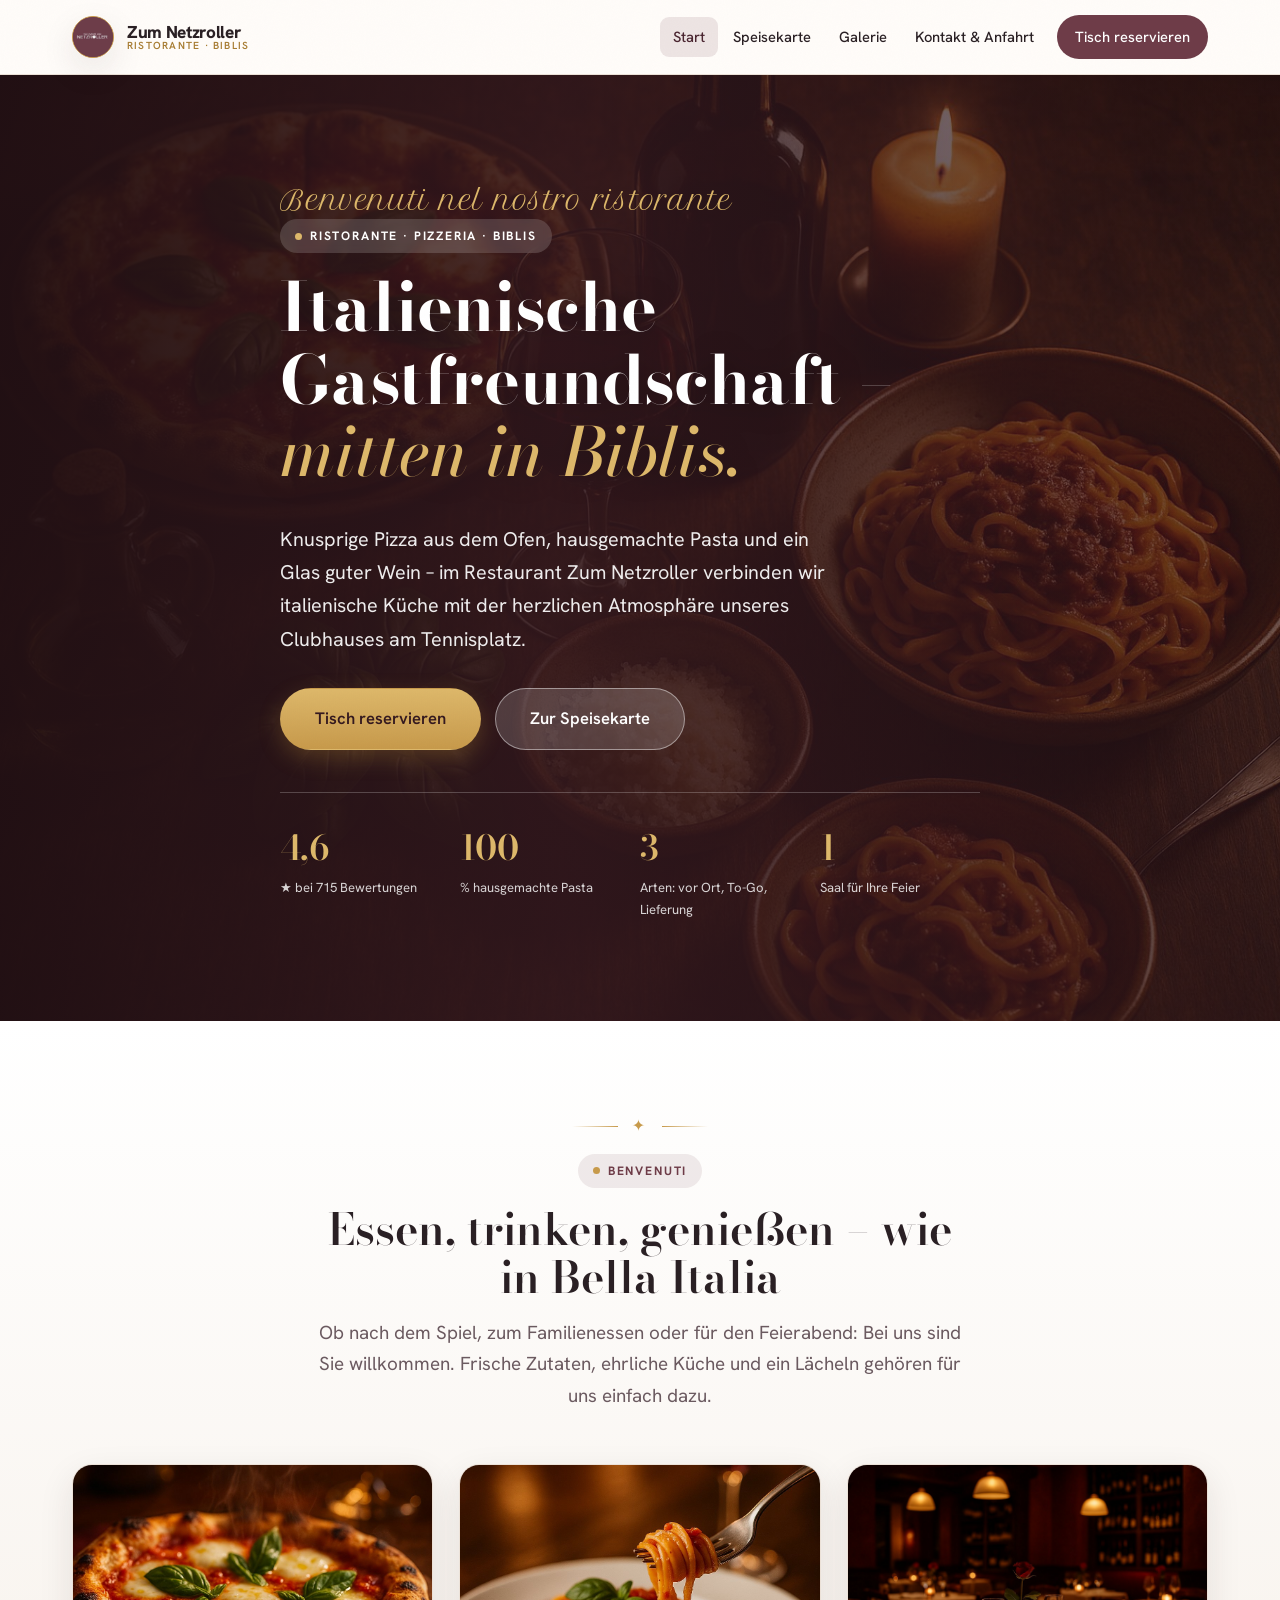
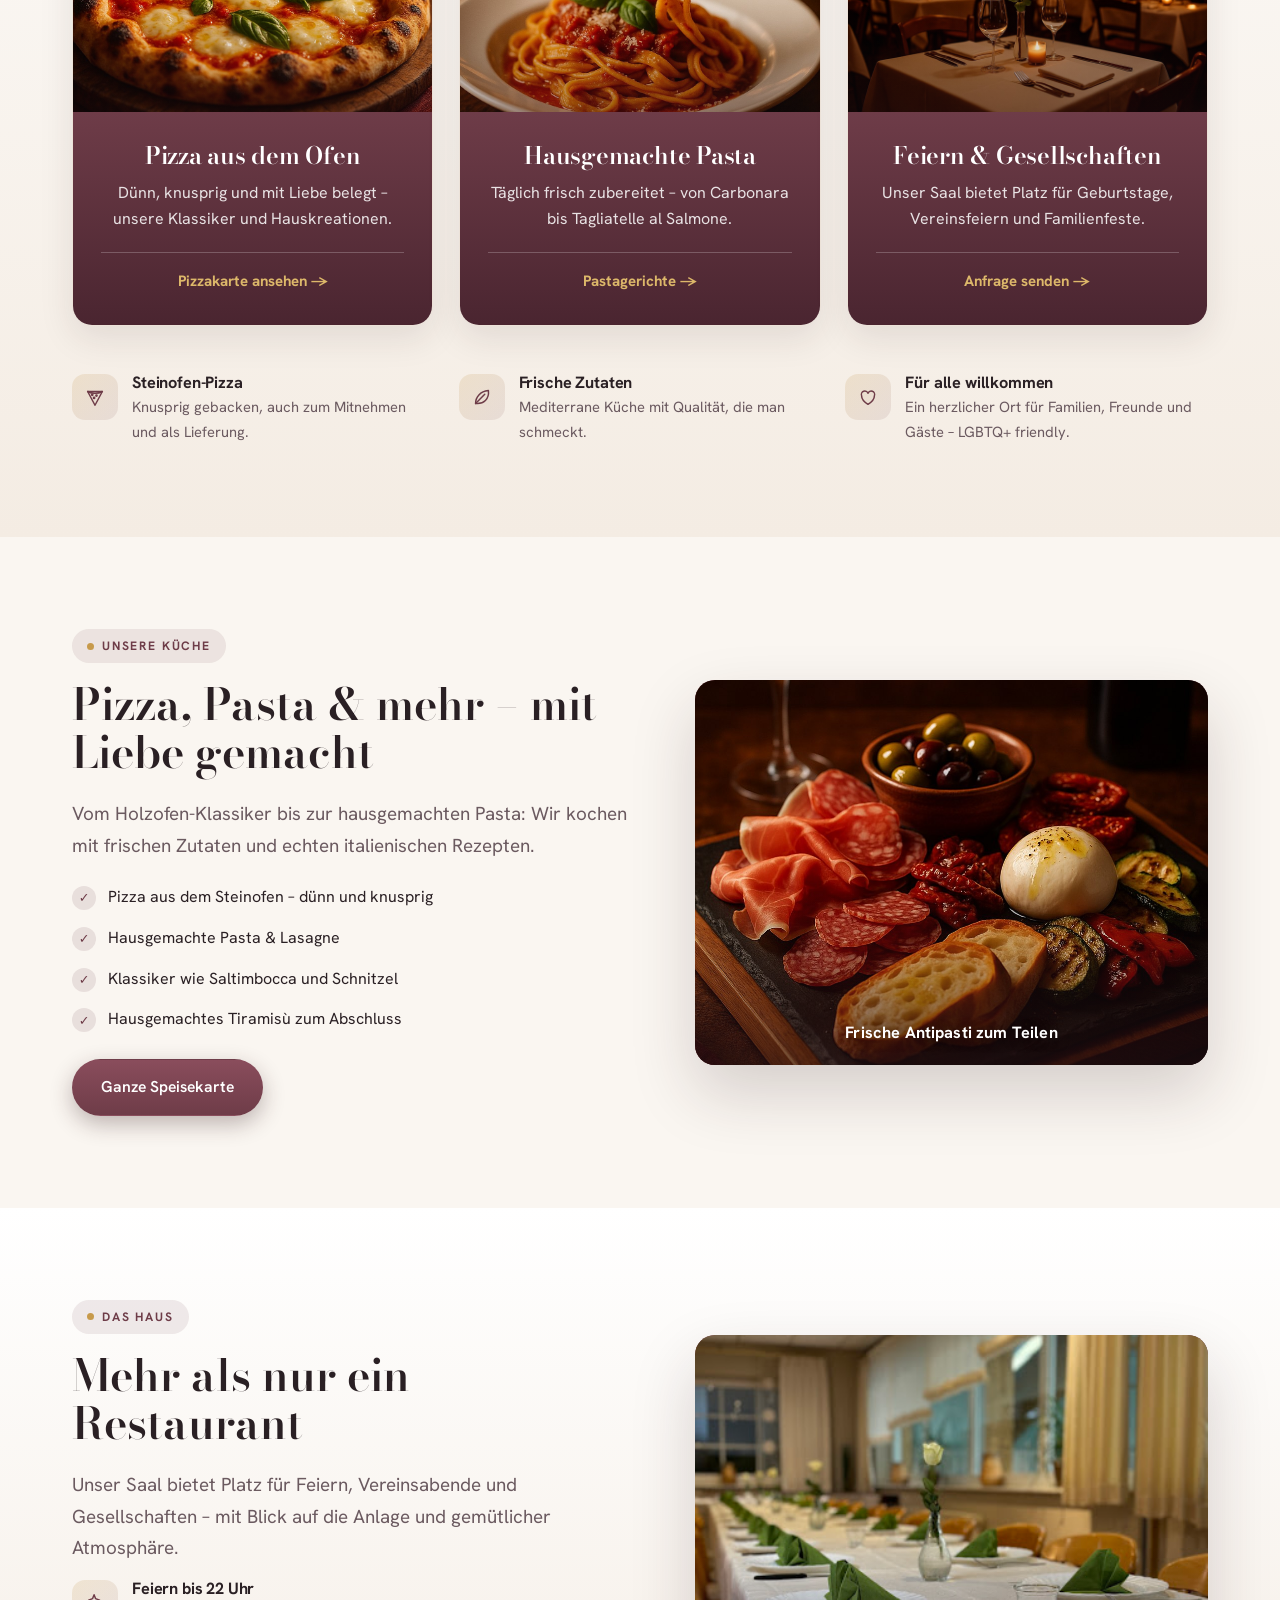
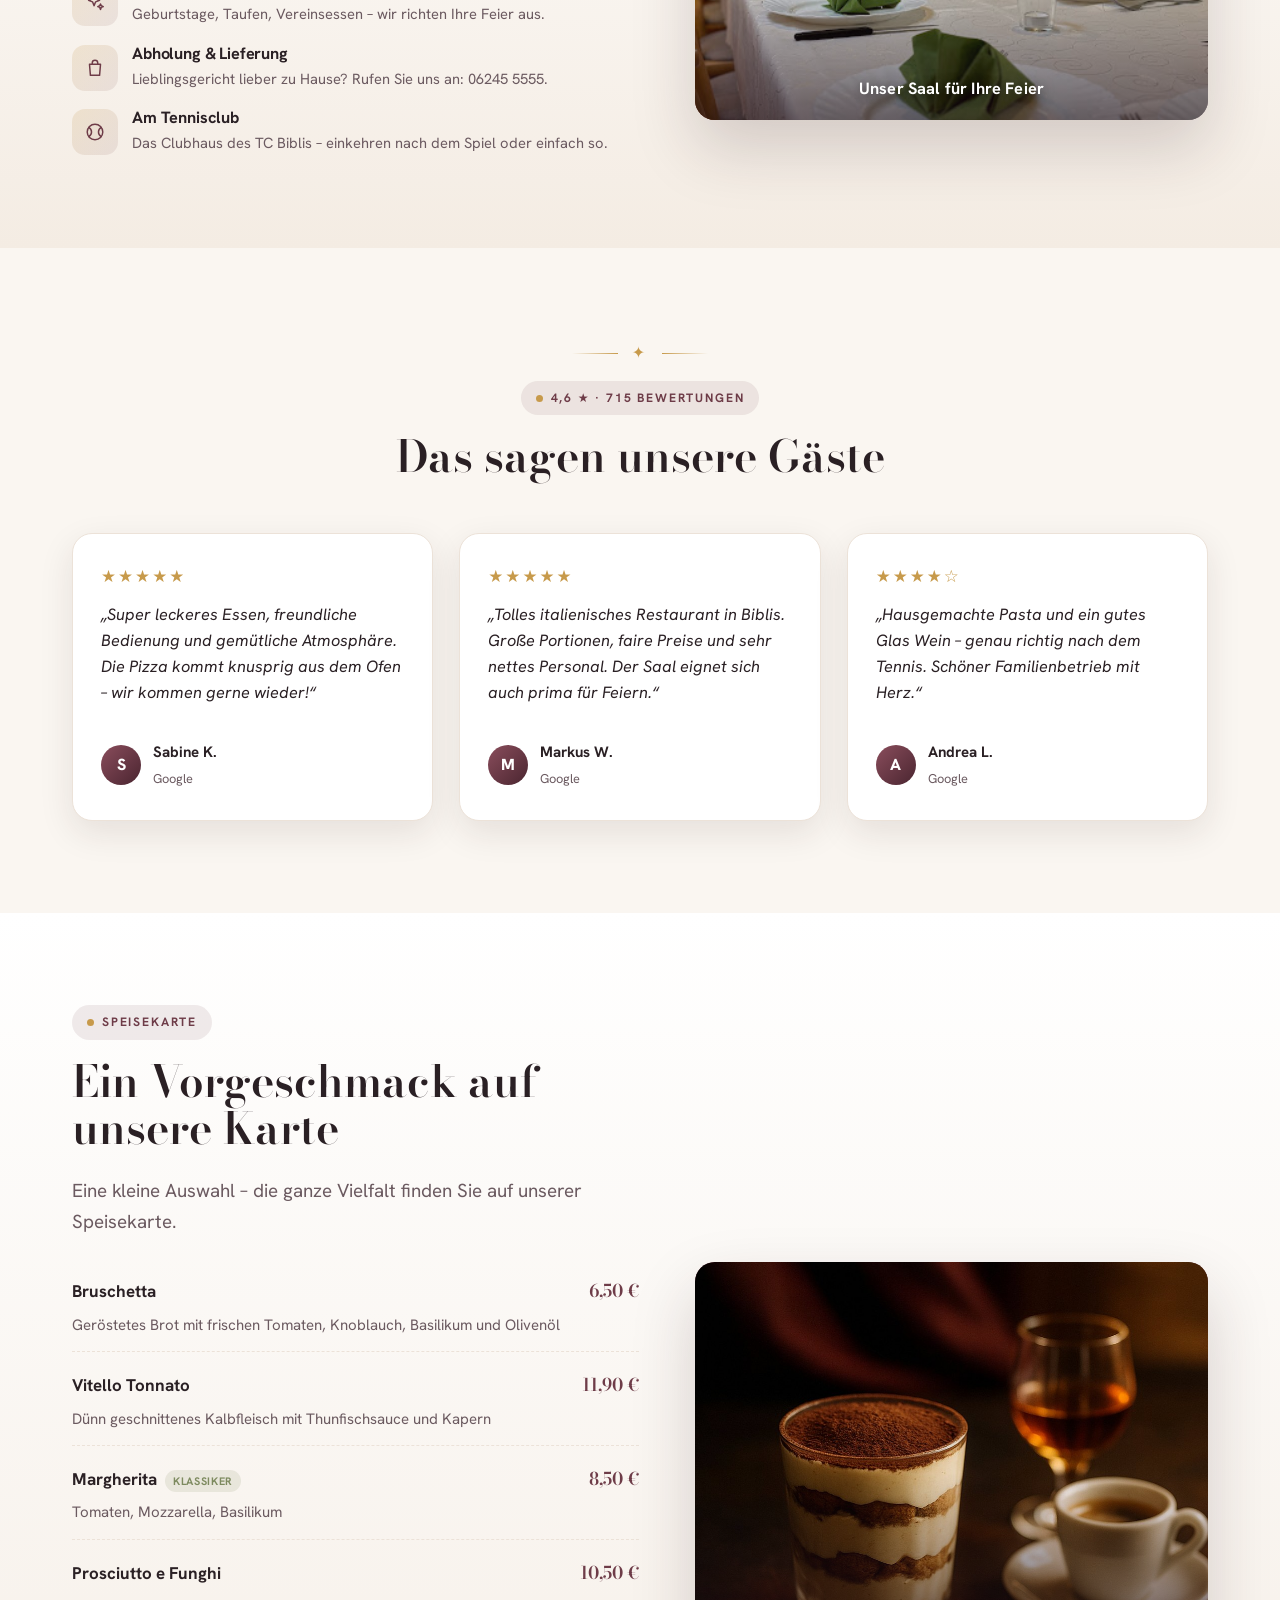
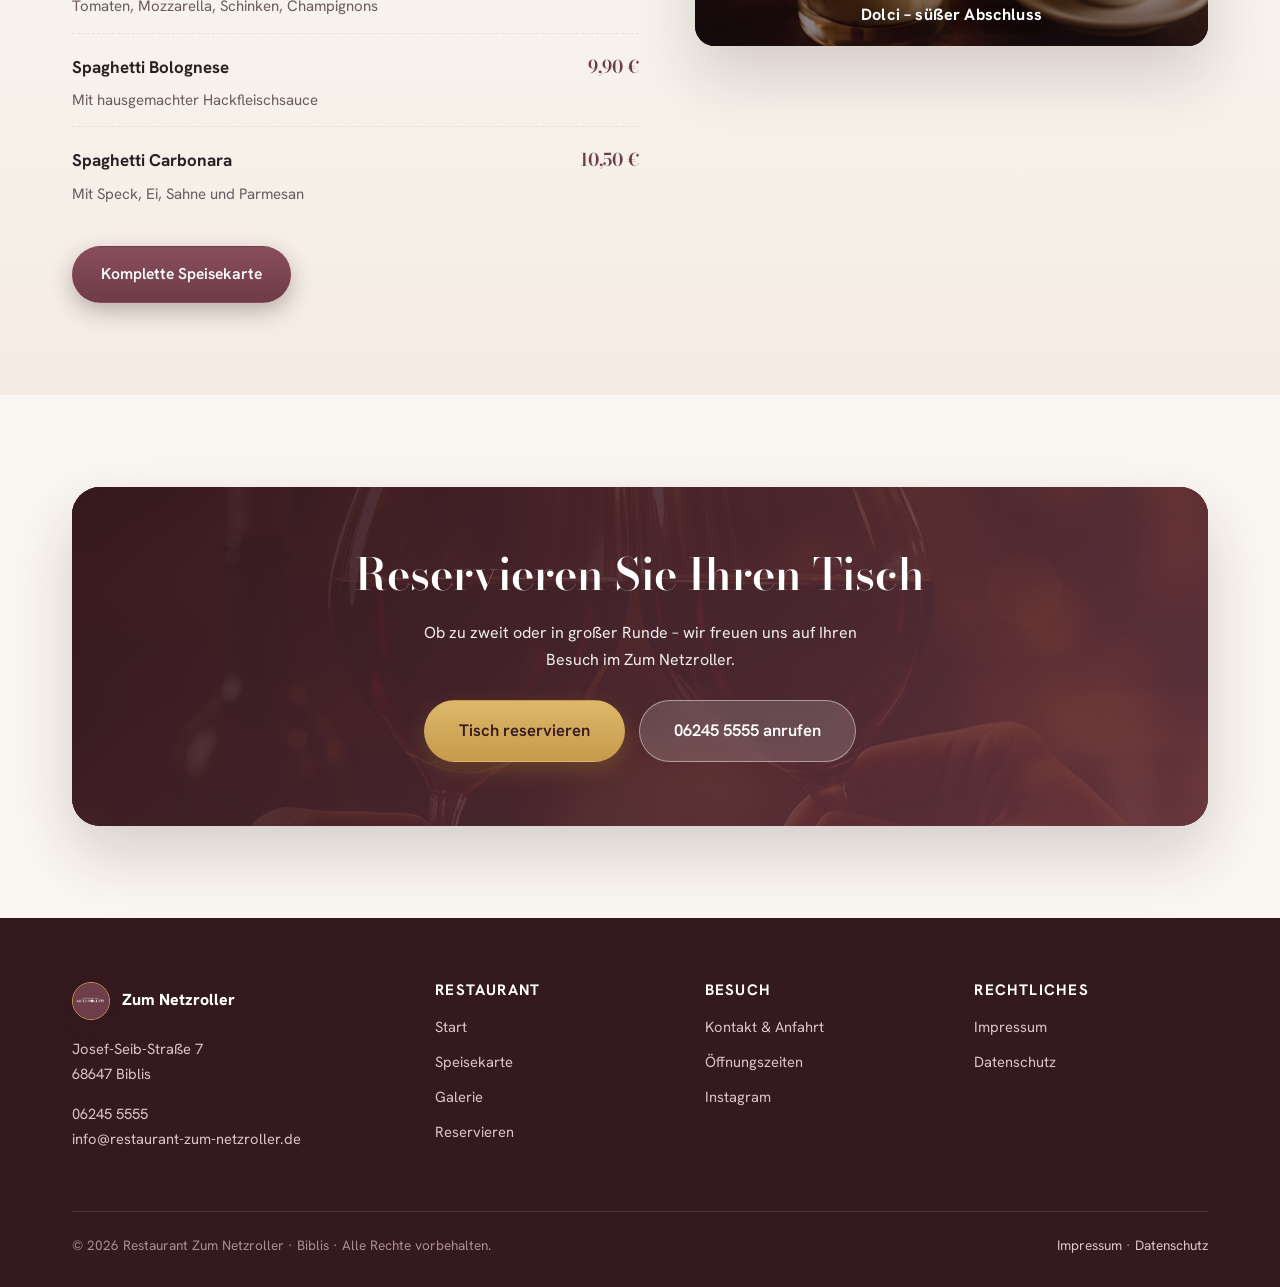
==== commit ad6a6d51: "Elevate design: editorial 'Osteria' restyle (Bodoni Moda + Hanken Grotesk + script accents, paper gr" ====
--- a/index.html
+++ b/index.html
@@ -12,7 +12,7 @@
   <meta property="og:type" content="restaurant">
   <link rel="preconnect" href="https://fonts.googleapis.com">
   <link rel="preconnect" href="https://fonts.gstatic.com" crossorigin>
-  <link rel="stylesheet" href="assets/styles.css?v=1">
+  <link rel="stylesheet" href="assets/styles.css?v=2">
 </head>
 <body>
   <div id="site-header"></div>
@@ -20,8 +20,9 @@
   <!-- Hero -->
   <section class="hero" data-cms-bg="hero">
     <div class="container hero-inner">
+      <span class="script">Benvenuti nel nostro ristorante</span>
       <span class="eyebrow" data-cms="home.hero_eyebrow">Ristorante · Pizzeria · Biblis</span>
-      <h1 data-cms-html="home.hero_title">Italienische Gastfreundschaft –<br>mitten in Biblis.</h1>
+      <h1 data-cms-html="home.hero_title">Italienische Gastfreundschaft –<br><em>mitten in Biblis.</em></h1>
       <p data-cms="home.hero_text">Knusprige Pizza aus dem Ofen, hausgemachte Pasta und ein Glas guter Wein – im Restaurant Zum Netzroller verbinden wir italienische Küche mit der herzlichen Atmosphäre unseres Clubhauses am Tennisplatz.</p>
       <div class="hero-actions">
         <a class="btn btn--gold btn--lg" href="reservieren.html" data-cms="home.hero_cta1">Tisch reservieren</a>
@@ -40,6 +41,7 @@
   <section class="section section--alt">
     <div class="container">
       <div class="section-head reveal">
+        <div class="ornament"><span>✦</span></div>
         <span class="eyebrow" data-cms="home.intro_eyebrow">Benvenuti</span>
         <h2 data-cms="home.intro_title">Essen, trinken, genießen – wie in Bella Italia</h2>
         <p class="lead" data-cms="home.intro_text">Ob nach dem Spiel, zum Familienessen oder für den Feierabend: Bei uns sind Sie willkommen. Frische Zutaten, ehrliche Küche und ein Lächeln gehören für uns einfach dazu.</p>
@@ -130,6 +132,7 @@
   <section class="section">
     <div class="container">
       <div class="section-head reveal">
+        <div class="ornament"><span>✦</span></div>
         <span class="eyebrow">4,6 ★ · 715 Bewertungen</span>
         <h2 data-cms="home.reviews_title">Das sagen unsere Gäste</h2>
       </div>
@@ -192,7 +195,7 @@
   </section>
 
   <div id="site-footer"></div>
-  <script src="assets/site.js?v=1"></script>
-  <script src="assets/content.js?v=1"></script>
+  <script src="assets/site.js?v=2"></script>
+  <script src="assets/content.js?v=2"></script>
 </body>
 </html>
--- a/assets/styles.css
+++ b/assets/styles.css
@@ -1,4 +1,4 @@
-@import url("https://fonts.googleapis.com/css2?family=Fraunces:opsz,wght@9..144,400;9..144,500;9..144,600;9..144,700&family=Inter:wght@400;500;600;700;800&display=swap");
+@import url("https://fonts.googleapis.com/css2?family=Bodoni+Moda:opsz,wght@6..96,400;6..96,500;6..96,600;6..96,700;6..96,800&family=Hanken+Grotesk:wght@400;500;600;700;800&family=Petit+Formal+Script&display=swap");
 
 :root {
   --wine: #6e3c48;        /* brand colour, sampled from the logo */
@@ -22,8 +22,11 @@
   --radius-sm: 12px;
   --radius-lg: 28px;
   --maxw: 1180px;
-  --font: "Inter", system-ui, -apple-system, "Segoe UI", Roboto, Helvetica, Arial, sans-serif;
-  --display: "Fraunces", Georgia, "Times New Roman", serif;
+  --font: "Hanken Grotesk", system-ui, -apple-system, "Segoe UI", Roboto, Helvetica, Arial, sans-serif;
+  --display: "Bodoni Moda", "Didot", Georgia, "Times New Roman", serif;
+  --script: "Petit Formal Script", "Snell Roundhand", "Brush Script MT", cursive;
+  /* paper grain, woven from feTurbulence — adds tactile warmth to flat fills */
+  --grain: url("data:image/svg+xml,%3Csvg xmlns='http://www.w3.org/2000/svg' width='180' height='180'%3E%3Cfilter id='n'%3E%3CfeTurbulence type='fractalNoise' baseFrequency='0.9' numOctaves='2' stitchTiles='stitch'/%3E%3C/filter%3E%3Crect width='100%25' height='100%25' filter='url(%23n)' opacity='0.5'/%3E%3C/svg%3E");
 }
 
 * { box-sizing: border-box; }
@@ -33,20 +36,47 @@
   font-family: var(--font);
   color: var(--ink);
   background: var(--bg);
-  line-height: 1.65;
+  line-height: 1.68;
   -webkit-font-smoothing: antialiased;
+}
+/* Fixed paper-grain overlay across the whole page for editorial texture */
+body::after {
+  content: ""; position: fixed; inset: 0; z-index: 9999; pointer-events: none;
+  background-image: var(--grain); background-size: 180px 180px;
+  opacity: .045; mix-blend-mode: multiply;
 }
 img { max-width: 100%; display: block; }
 a { color: var(--wine); text-decoration: none; transition: color .2s ease; }
 a:hover { color: var(--wine-dark); }
 
 h1, h2, h3, h4 { line-height: 1.16; margin: 0 0 .5em; font-weight: 700; letter-spacing: -0.01em; }
-h1, h2 { font-family: var(--display); font-weight: 600; letter-spacing: -0.015em; }
-h1 { font-size: clamp(2.3rem, 5.2vw, 3.7rem); }
-h2 { font-size: clamp(1.7rem, 3.6vw, 2.5rem); }
+h1, h2 { font-family: var(--display); font-weight: 600; letter-spacing: 0; line-height: 1.08; }
+h1 { font-size: clamp(2.5rem, 5.6vw, 4.2rem); font-weight: 700; }
+h2 { font-size: clamp(1.85rem, 3.9vw, 2.75rem); }
 h3 { font-size: 1.28rem; }
 p { margin: 0 0 1rem; }
 ::selection { background: rgba(110, 60, 72, .18); }
+
+/* Handwritten accent — warm trattoria signature for eyebrows & flourishes */
+.script {
+  font-family: var(--script); font-weight: 400;
+  font-size: 1.7rem; line-height: 1; color: var(--gold-dark);
+  letter-spacing: .01em; text-transform: none;
+}
+.hero .script { color: var(--gold-light); }
+.page-hero .script { color: var(--gold-light); display: block; margin-bottom: 4px; }
+
+/* Decorative centred ornament for section heads */
+.ornament { display: flex; align-items: center; justify-content: center; gap: 14px; color: var(--gold); margin: 0 auto 14px; }
+.ornament::before, .ornament::after { content: ""; height: 1px; width: 46px; background: linear-gradient(90deg, transparent, var(--gold)); }
+.ornament::after { background: linear-gradient(90deg, var(--gold), transparent); }
+.ornament span { font-size: 1rem; letter-spacing: .2em; }
+
+/* Editorial drop-cap for a lead paragraph */
+.dropcap::first-letter {
+  font-family: var(--display); font-weight: 700; font-size: 3.4em; line-height: .82;
+  float: left; margin: .04em .12em 0 0; color: var(--wine);
+}
 
 .container { width: 100%; max-width: var(--maxw); margin: 0 auto; padding: 0 22px; }
 
@@ -147,12 +177,24 @@
     linear-gradient(90deg, rgba(34,16,20,.93) 0%, rgba(52,25,31,.80) 44%, rgba(52,25,31,.34) 100%),
     linear-gradient(180deg, rgba(34,16,20,.30), rgba(34,16,20,.58));
 }
-.hero-inner { position: relative; z-index: 1; padding: 108px 0 96px; max-width: 700px; }
-.hero h1 { color: #fff; text-shadow: 0 2px 30px rgba(0,0,0,.28); }
-.hero p { font-size: 1.22rem; color: rgba(255,255,255,.92); max-width: 52ch; }
+.hero-inner { position: relative; z-index: 1; padding: 112px 0 100px; max-width: 720px; }
+.hero h1 { color: #fff; text-shadow: 0 2px 30px rgba(0,0,0,.28); font-weight: 700; }
+.hero h1 em { font-style: italic; font-weight: 500; color: var(--gold-light); }
+.hero p { font-size: 1.24rem; color: rgba(255,255,255,.92); max-width: 52ch; }
 .hero-actions { display: flex; gap: 14px; flex-wrap: wrap; margin-top: 32px; }
 .hero .eyebrow { color: #fff; background: rgba(255,255,255,.16); backdrop-filter: blur(4px); }
 .hero .eyebrow::before { background: var(--gold-light); }
+
+/* Staggered entrance — one orchestrated page-load reveal */
+.hero-inner > * { opacity: 0; animation: heroIn .9s cubic-bezier(.2,.7,.2,1) forwards; }
+.hero-inner > .script { animation-delay: .05s; }
+.hero-inner > .eyebrow { animation-delay: .15s; }
+.hero-inner > h1 { animation-delay: .28s; }
+.hero-inner > p { animation-delay: .44s; }
+.hero-inner > .hero-actions { animation-delay: .58s; }
+.hero-inner > .hero-stats { animation-delay: .72s; }
+@keyframes heroIn { from { opacity: 0; transform: translateY(22px); filter: blur(6px); } to { opacity: 1; transform: none; filter: none; } }
+@media (prefers-reduced-motion: reduce) { .hero-inner > * { opacity: 1; animation: none; } }
 
 .hero-stats {
   position: relative; z-index: 1; display: grid; grid-template-columns: repeat(4, 1fr); gap: 20px;
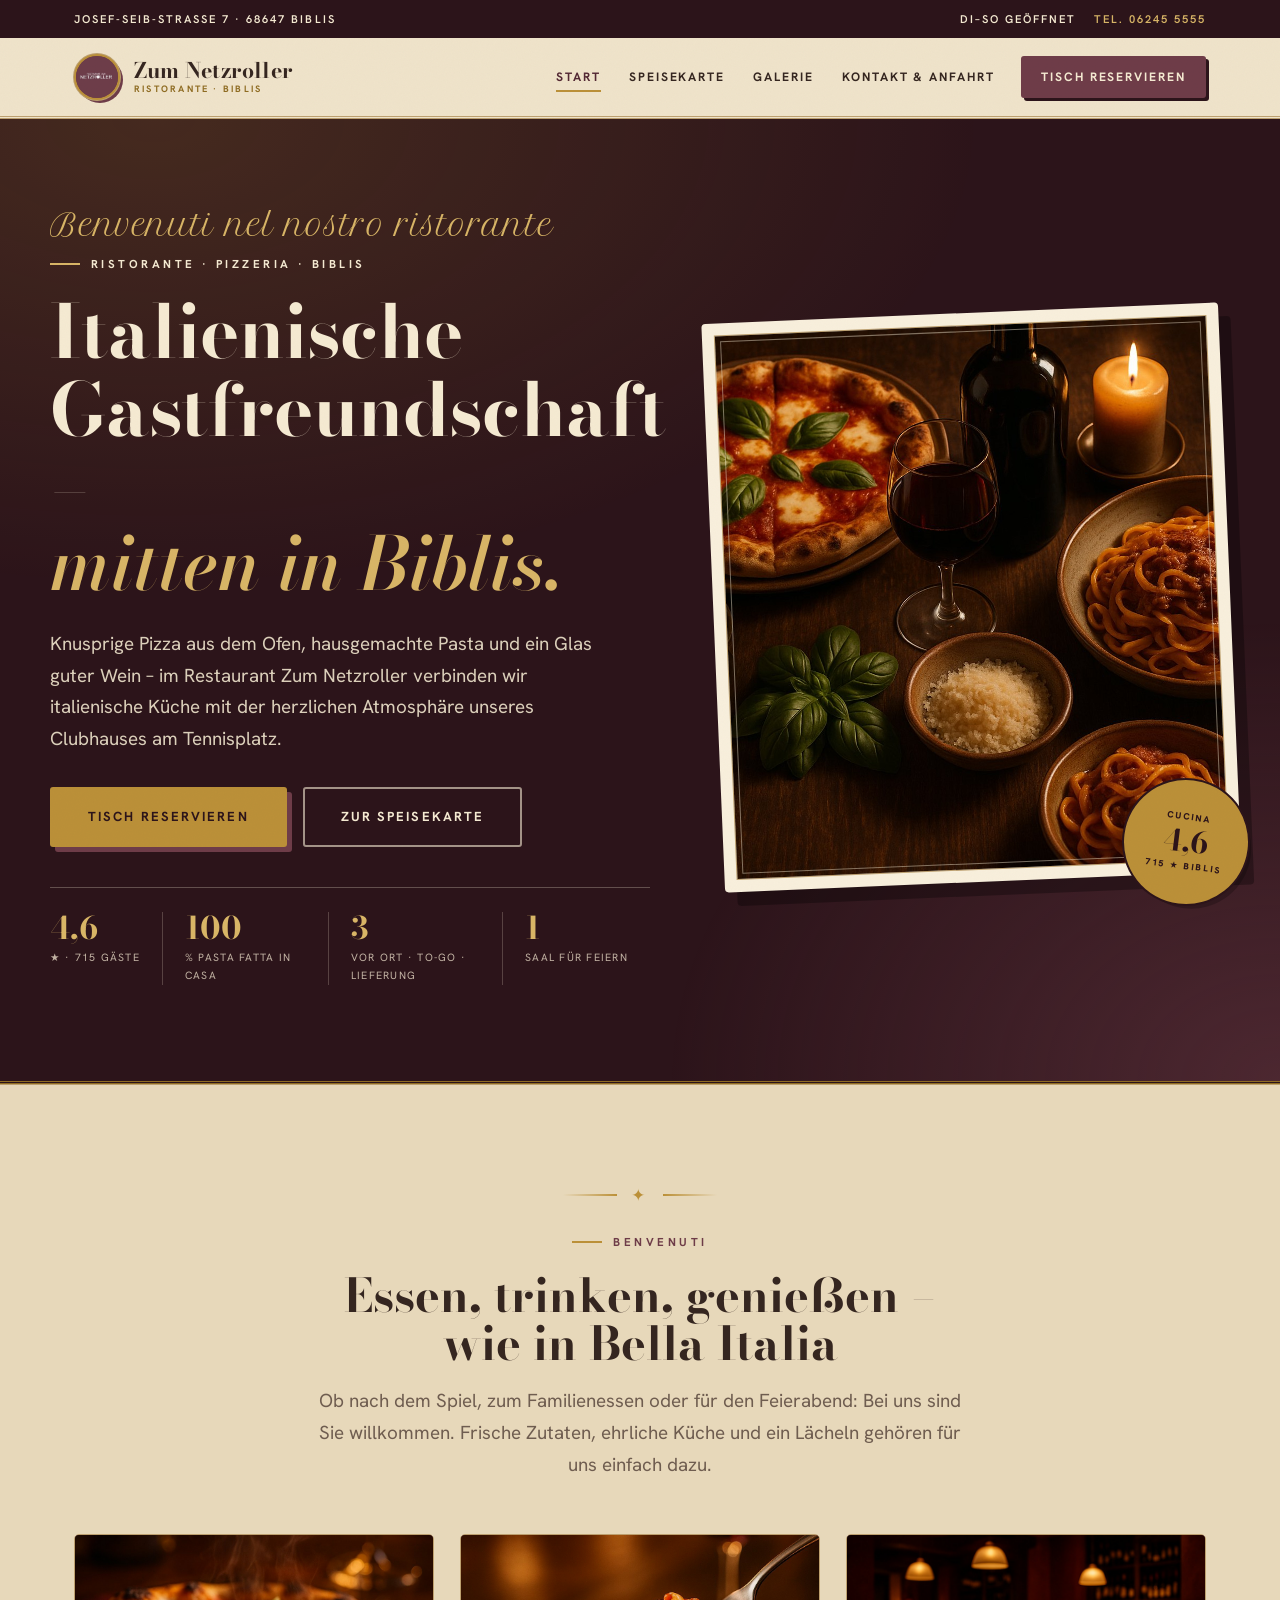
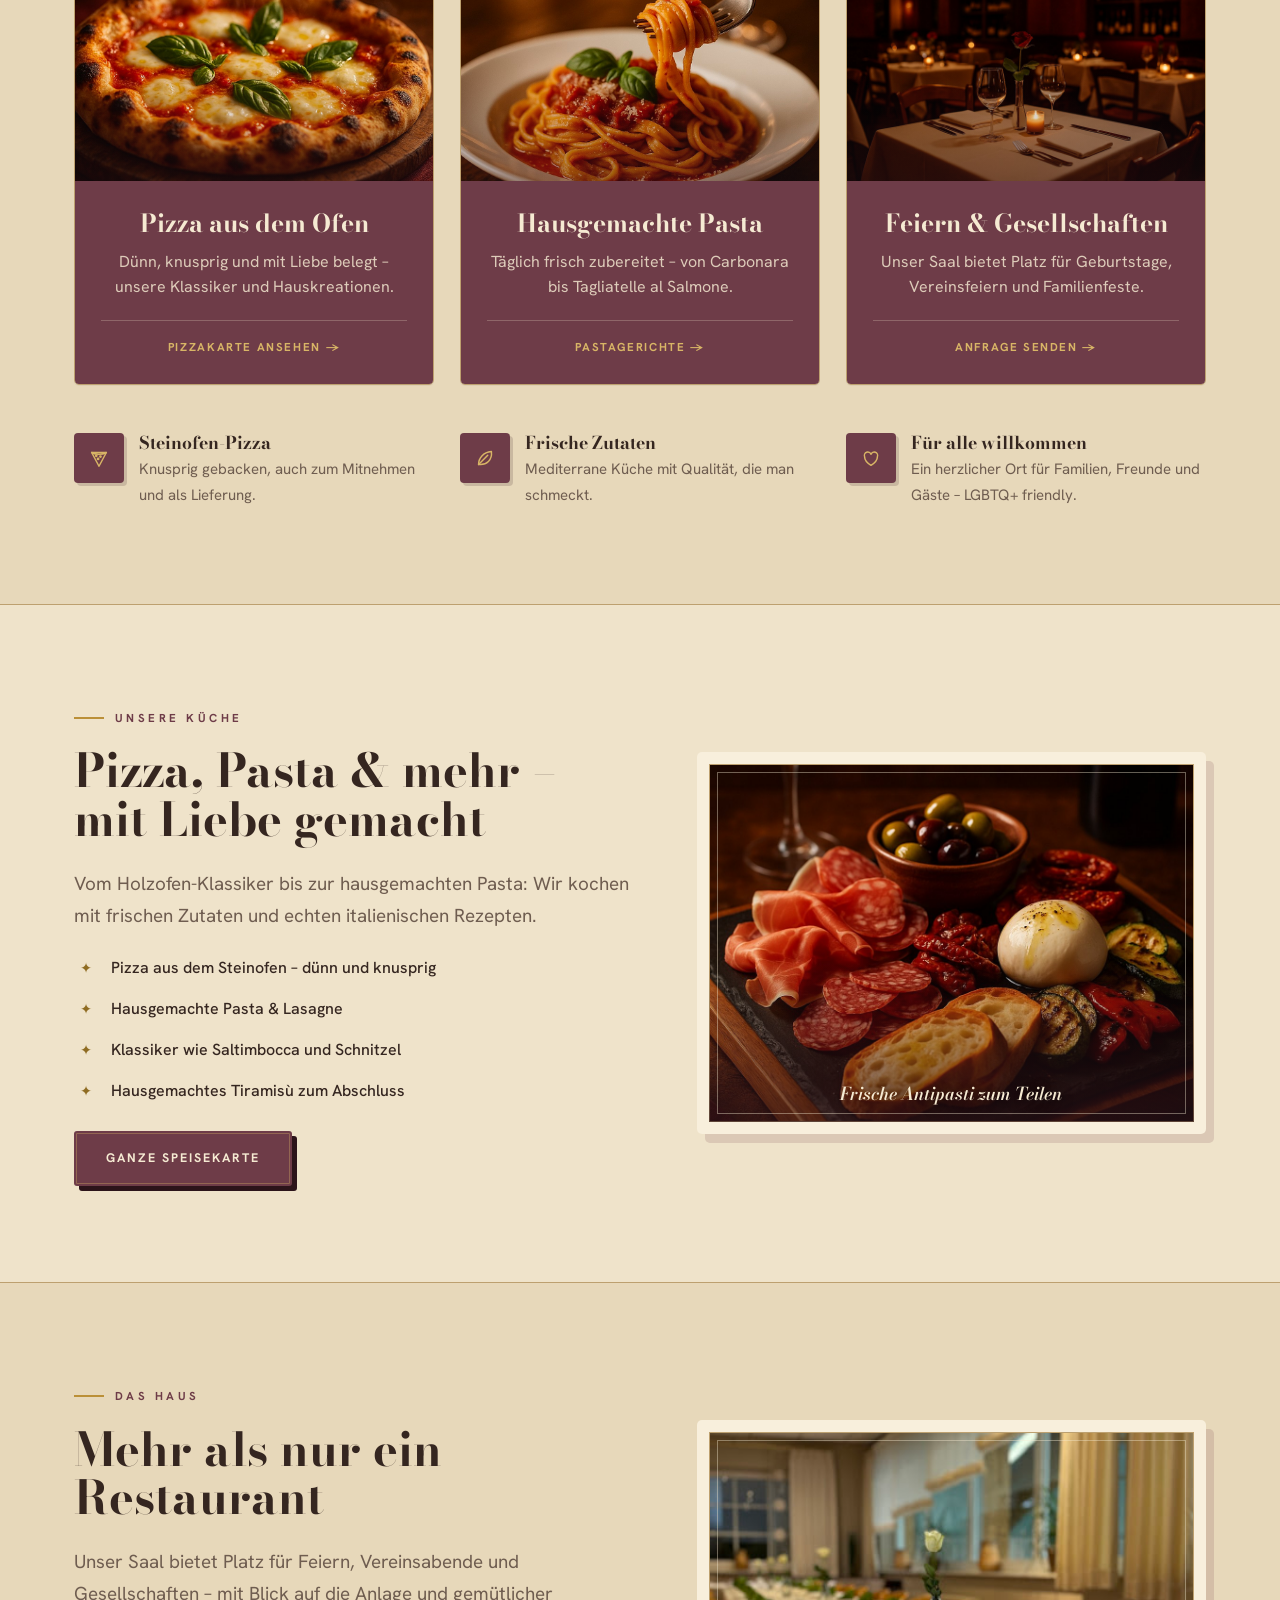
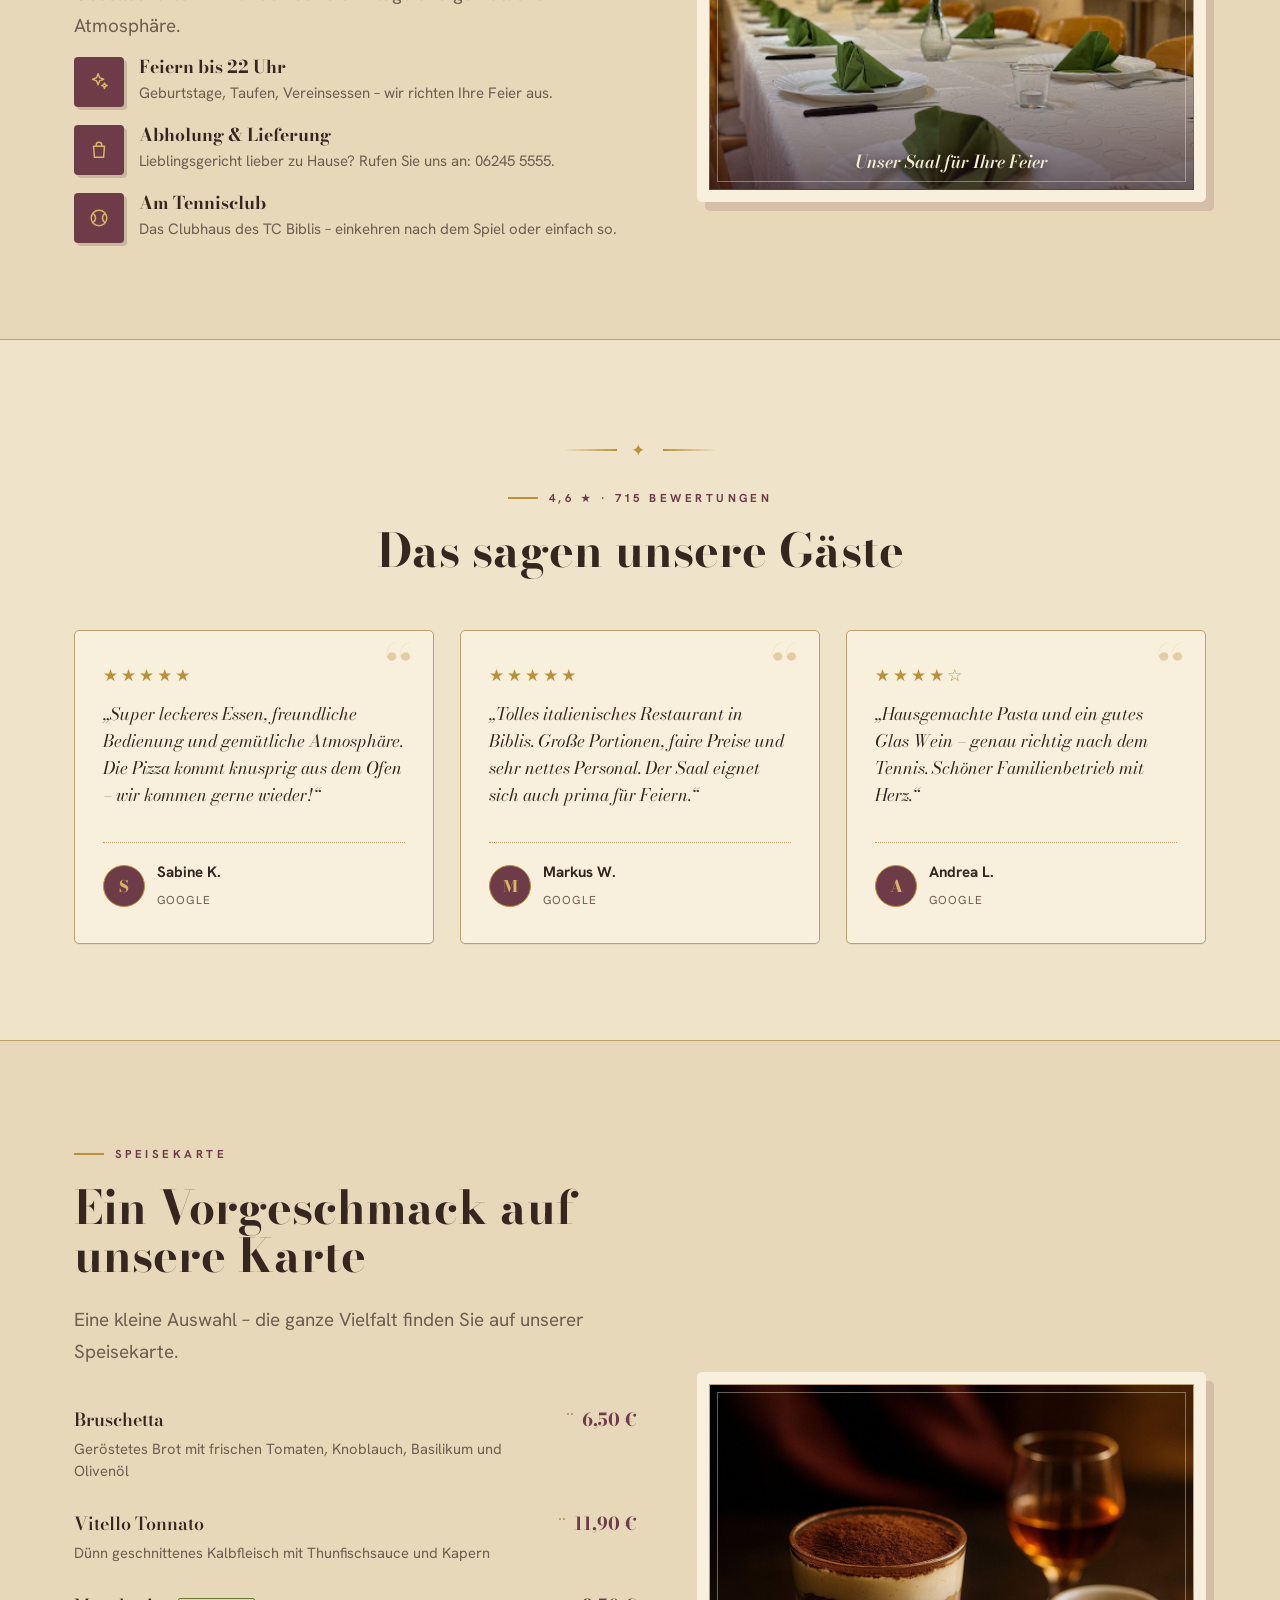
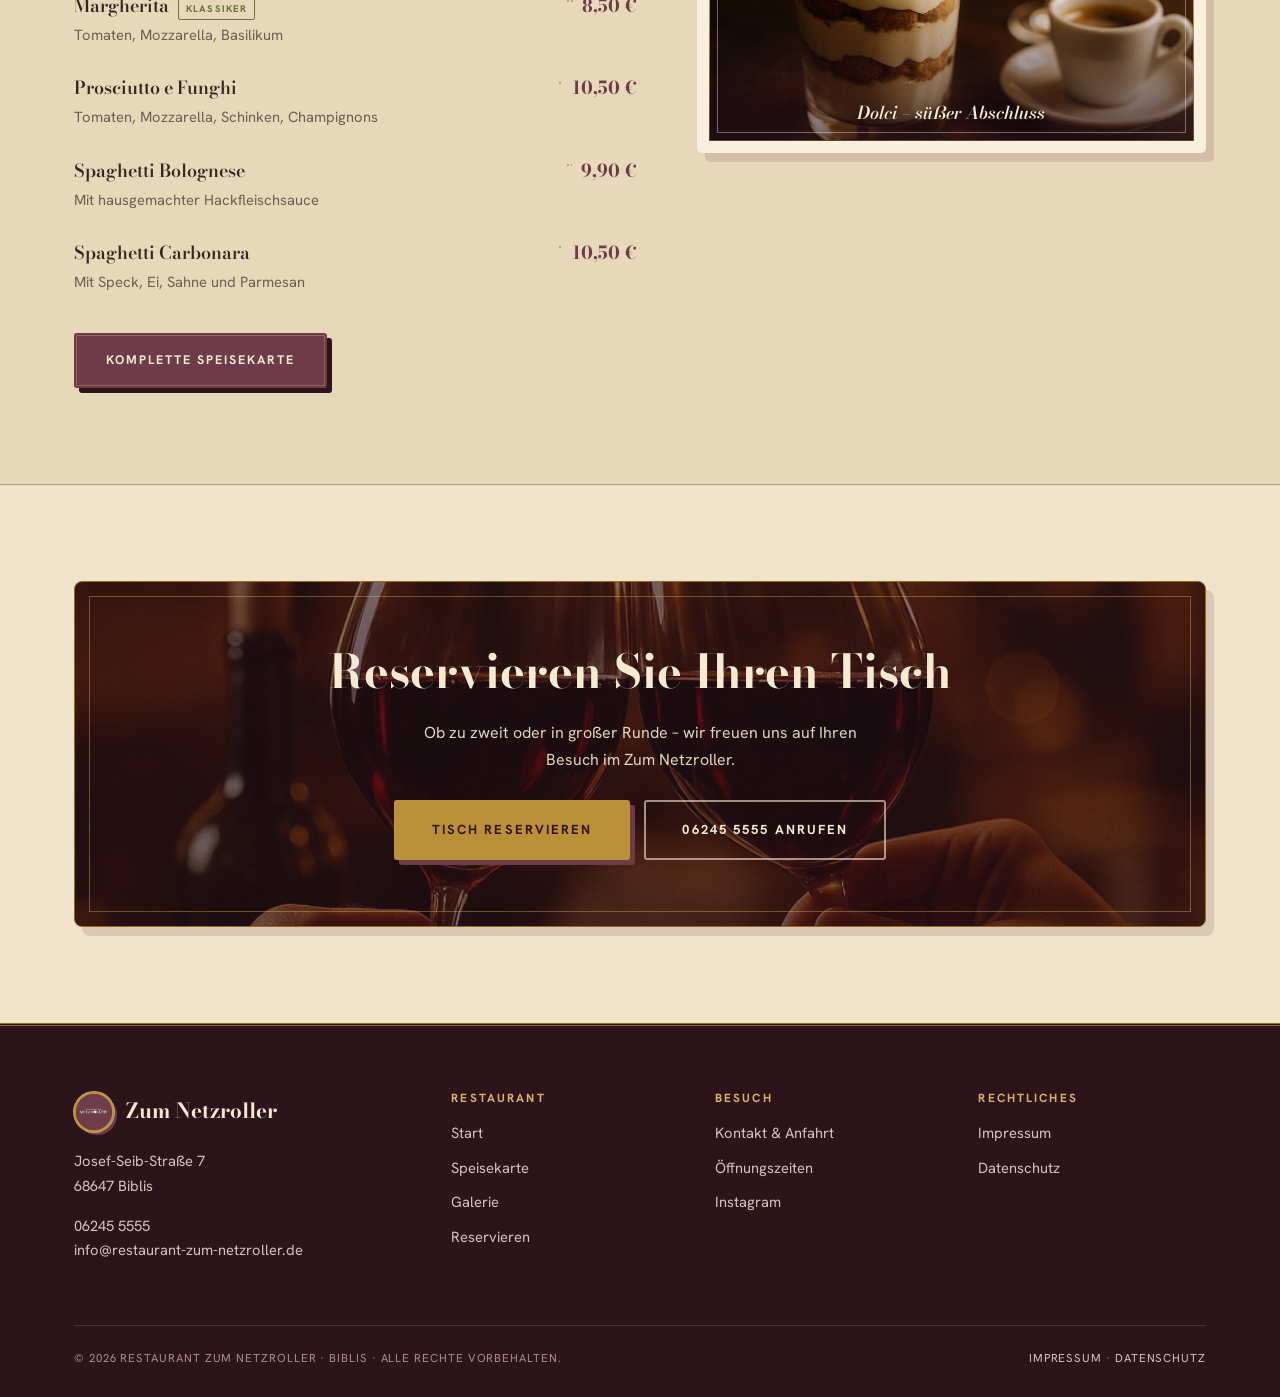
==== commit 7c6031b2: "Restyle to vintage 'Osteria Stampata' aesthetic — asymmetric framed hero + wax stamp, letterpress la" ====
--- a/index.html
+++ b/index.html
@@ -12,27 +12,39 @@
   <meta property="og:type" content="restaurant">
   <link rel="preconnect" href="https://fonts.googleapis.com">
   <link rel="preconnect" href="https://fonts.gstatic.com" crossorigin>
-  <link rel="stylesheet" href="assets/styles.css?v=2">
+  <link rel="stylesheet" href="assets/styles.css?v=3">
 </head>
 <body>
   <div id="site-header"></div>
 
   <!-- Hero -->
-  <section class="hero" data-cms-bg="hero">
-    <div class="container hero-inner">
-      <span class="script">Benvenuti nel nostro ristorante</span>
-      <span class="eyebrow" data-cms="home.hero_eyebrow">Ristorante · Pizzeria · Biblis</span>
-      <h1 data-cms-html="home.hero_title">Italienische Gastfreundschaft –<br><em>mitten in Biblis.</em></h1>
-      <p data-cms="home.hero_text">Knusprige Pizza aus dem Ofen, hausgemachte Pasta und ein Glas guter Wein – im Restaurant Zum Netzroller verbinden wir italienische Küche mit der herzlichen Atmosphäre unseres Clubhauses am Tennisplatz.</p>
-      <div class="hero-actions">
-        <a class="btn btn--gold btn--lg" href="reservieren.html" data-cms="home.hero_cta1">Tisch reservieren</a>
-        <a class="btn btn--light btn--lg" href="speisekarte.html" data-cms="home.hero_cta2">Zur Speisekarte</a>
-      </div>
-      <div class="hero-stats">
-        <div><div class="num">4,6</div><div class="lbl">★ bei 715 Bewertungen</div></div>
-        <div><div class="num">100</div><div class="lbl">% hausgemachte Pasta</div></div>
-        <div><div class="num">3</div><div class="lbl">Arten: vor Ort, To-Go, Lieferung</div></div>
-        <div><div class="num">1</div><div class="lbl">Saal für Ihre Feier</div></div>
+  <section class="hero">
+    <div class="container hero-grid">
+      <div class="hero-copy">
+        <span class="script">Benvenuti nel nostro ristorante</span>
+        <span class="eyebrow" data-cms="home.hero_eyebrow">Ristorante · Pizzeria · Biblis</span>
+        <h1 data-cms-html="home.hero_title">Italienische Gastfreundschaft –<br><em>mitten in Biblis.</em></h1>
+        <p data-cms="home.hero_text">Knusprige Pizza aus dem Ofen, hausgemachte Pasta und ein Glas guter Wein – im Restaurant Zum Netzroller verbinden wir italienische Küche mit der herzlichen Atmosphäre unseres Clubhauses am Tennisplatz.</p>
+        <div class="hero-actions">
+          <a class="btn btn--gold btn--lg" href="reservieren.html" data-cms="home.hero_cta1">Tisch reservieren</a>
+          <a class="btn btn--light btn--lg" href="speisekarte.html" data-cms="home.hero_cta2">Zur Speisekarte</a>
+        </div>
+        <div class="hero-stats">
+          <div><div class="num">4,6</div><div class="lbl">★ · 715 Gäste</div></div>
+          <div><div class="num">100</div><div class="lbl">% Pasta fatta in casa</div></div>
+          <div><div class="num">3</div><div class="lbl">Vor Ort · To-Go · Lieferung</div></div>
+          <div><div class="num">1</div><div class="lbl">Saal für Feiern</div></div>
+        </div>
+      </div>
+      <div class="hero-figure">
+        <div class="frame frame--tilt">
+          <img src="assets/img/hero.jpg" data-cms-img="hero" alt="Italienisch gedeckter Tisch mit Pizza, Pasta und Wein">
+        </div>
+        <div class="stamp">
+          <span class="s-top">Cucina</span>
+          <span class="s-big">4,6</span>
+          <span class="s-bot">715 ★ Biblis</span>
+        </div>
       </div>
     </div>
   </section>
@@ -195,7 +207,7 @@
   </section>
 
   <div id="site-footer"></div>
-  <script src="assets/site.js?v=2"></script>
-  <script src="assets/content.js?v=2"></script>
+  <script src="assets/site.js?v=3"></script>
+  <script src="assets/content.js?v=3"></script>
 </body>
 </html>
--- a/assets/styles.css
+++ b/assets/styles.css
@@ -1,32 +1,43 @@
-@import url("https://fonts.googleapis.com/css2?family=Bodoni+Moda:opsz,wght@6..96,400;6..96,500;6..96,600;6..96,700;6..96,800&family=Hanken+Grotesk:wght@400;500;600;700;800&family=Petit+Formal+Script&display=swap");
+@import url("https://fonts.googleapis.com/css2?family=Bodoni+Moda:ital,opsz,wght@0,6..96,400;0,6..96,500;0,6..96,600;0,6..96,700;0,6..96,800;1,6..96,500;1,6..96,600&family=Hanken+Grotesk:wght@400;500;600;700;800&family=Petit+Formal+Script&display=swap");
+
+/* ════════════════════════════════════════════════════════════════
+   Restaurant Zum Netzroller — "Osteria Stampata"
+   A vintage printed-menu / Italian poster aesthetic:
+   warm cream paper, espresso ink, bordeaux + gold, letterpress
+   labels, double rules, framed photography, hard offset shadows.
+   ════════════════════════════════════════════════════════════════ */
 
 :root {
   --wine: #6e3c48;        /* brand colour, sampled from the logo */
-  --wine-dark: #4a2530;
-  --wine-deep: #34191f;
+  --wine-dark: #532833;
+  --wine-deep: #2c141a;   /* espresso-bordeaux, dark grounds */
   --wine-light: #8a4d5c;
-  --gold: #c79a4b;        /* secondary — warm Italian gold */
-  --gold-light: #ddb86a;
-  --gold-dark: #a87d33;
-  --sage: #7d8a5f;        /* tertiary — nods to the tennis club / table linens */
-  --ink: #2a2024;
-  --muted: #6b5a60;
-  --bg: #faf6f1;          /* warm ivory */
-  --bg-warm: #f4ece3;
-  --card: #fffdfb;
-  --line: #ece2d8;
-  --shadow-sm: 0 2px 8px rgba(52, 25, 31, 0.06);
-  --shadow: 0 12px 34px rgba(52, 25, 31, 0.10);
-  --shadow-lg: 0 28px 64px rgba(52, 25, 31, 0.18);
-  --radius: 20px;
-  --radius-sm: 12px;
-  --radius-lg: 28px;
+  --gold: #bb9038;        /* aged Italian gold */
+  --gold-light: #d8b566;
+  --gold-dark: #8f6c22;
+  --sage: #6f7539;        /* olive — the single "fresh" accent */
+  --ink: #352620;         /* warm espresso near-black */
+  --muted: #6f5d50;       /* warm taupe */
+  --bg: #efe3ca;          /* cream paper */
+  --bg-warm: #e7d8ba;
+  --card: #f8efdc;        /* lighter cream card stock */
+  --paper-cream: #f5ead2; /* text on dark grounds */
+  --line: #dcc8a2;        /* warm hairline */
+  --line-strong: #bda06f; /* warm rule */
+  --shadow-sm: 0 1px 0 rgba(44,20,26,.05);
+  --shadow: 0 2px 0 rgba(44,20,26,.05);
+  --shadow-lg: 8px 9px 0 rgba(110,60,72,.16);
+  --hard: 6px 6px 0 var(--wine);
+  --hard-deep: 6px 6px 0 var(--wine-deep);
+  --radius: 5px;
+  --radius-sm: 3px;
+  --radius-lg: 8px;
   --maxw: 1180px;
   --font: "Hanken Grotesk", system-ui, -apple-system, "Segoe UI", Roboto, Helvetica, Arial, sans-serif;
   --display: "Bodoni Moda", "Didot", Georgia, "Times New Roman", serif;
   --script: "Petit Formal Script", "Snell Roundhand", "Brush Script MT", cursive;
-  /* paper grain, woven from feTurbulence — adds tactile warmth to flat fills */
-  --grain: url("data:image/svg+xml,%3Csvg xmlns='http://www.w3.org/2000/svg' width='180' height='180'%3E%3Cfilter id='n'%3E%3CfeTurbulence type='fractalNoise' baseFrequency='0.9' numOctaves='2' stitchTiles='stitch'/%3E%3C/filter%3E%3Crect width='100%25' height='100%25' filter='url(%23n)' opacity='0.5'/%3E%3C/svg%3E");
+  /* paper grain, woven from feTurbulence */
+  --grain: url("data:image/svg+xml,%3Csvg xmlns='http://www.w3.org/2000/svg' width='200' height='200'%3E%3Cfilter id='n'%3E%3CfeTurbulence type='fractalNoise' baseFrequency='0.86' numOctaves='2' stitchTiles='stitch'/%3E%3C/filter%3E%3Crect width='100%25' height='100%25' filter='url(%23n)' opacity='0.5'/%3E%3C/svg%3E");
 }
 
 * { box-sizing: border-box; }
@@ -35,71 +46,74 @@
   margin: 0;
   font-family: var(--font);
   color: var(--ink);
-  background: var(--bg);
+  background-color: var(--bg);
   line-height: 1.68;
   -webkit-font-smoothing: antialiased;
 }
-/* Fixed paper-grain overlay across the whole page for editorial texture */
+/* Fixed paper-grain overlay for tactile, printed warmth */
 body::after {
   content: ""; position: fixed; inset: 0; z-index: 9999; pointer-events: none;
-  background-image: var(--grain); background-size: 180px 180px;
-  opacity: .045; mix-blend-mode: multiply;
+  background-image: var(--grain); background-size: 200px 200px;
+  opacity: .06; mix-blend-mode: multiply;
 }
 img { max-width: 100%; display: block; }
 a { color: var(--wine); text-decoration: none; transition: color .2s ease; }
 a:hover { color: var(--wine-dark); }
 
-h1, h2, h3, h4 { line-height: 1.16; margin: 0 0 .5em; font-weight: 700; letter-spacing: -0.01em; }
-h1, h2 { font-family: var(--display); font-weight: 600; letter-spacing: 0; line-height: 1.08; }
-h1 { font-size: clamp(2.5rem, 5.6vw, 4.2rem); font-weight: 700; }
-h2 { font-size: clamp(1.85rem, 3.9vw, 2.75rem); }
+h1, h2, h3, h4 { line-height: 1.14; margin: 0 0 .5em; font-weight: 700; }
+h1, h2 { font-family: var(--display); font-weight: 700; letter-spacing: 0; line-height: 1.05; }
+h1 { font-size: clamp(2.7rem, 6vw, 4.6rem); }
+h2 { font-size: clamp(1.9rem, 4vw, 2.9rem); }
 h3 { font-size: 1.28rem; }
 p { margin: 0 0 1rem; }
-::selection { background: rgba(110, 60, 72, .18); }
-
-/* Handwritten accent — warm trattoria signature for eyebrows & flourishes */
+::selection { background: rgba(110, 60, 72, .22); color: var(--paper-cream); }
+
+/* Handwritten accent — warm trattoria signature */
 .script {
   font-family: var(--script); font-weight: 400;
-  font-size: 1.7rem; line-height: 1; color: var(--gold-dark);
-  letter-spacing: .01em; text-transform: none;
-}
-.hero .script { color: var(--gold-light); }
-.page-hero .script { color: var(--gold-light); display: block; margin-bottom: 4px; }
+  font-size: 1.85rem; line-height: 1; color: var(--gold-dark);
+  letter-spacing: .01em; text-transform: none; display: inline-block; margin-bottom: 6px;
+}
+.hero .script, .page-hero .script { color: var(--gold-light); }
+.page-hero .script { display: block; margin-bottom: 2px; }
+
+/* Letterpress label (eyebrow) — a rule, a tracked uppercase line */
+.eyebrow {
+  display: inline-flex; align-items: center; gap: 11px;
+  font-size: .72rem; font-weight: 700; letter-spacing: .3em; text-transform: uppercase;
+  color: var(--wine); background: none; padding: 0; border: 0; border-radius: 0;
+  margin-bottom: 20px;
+}
+.eyebrow::before { content: ""; width: 30px; height: 2px; background: var(--gold); flex: none; }
 
 /* Decorative centred ornament for section heads */
-.ornament { display: flex; align-items: center; justify-content: center; gap: 14px; color: var(--gold); margin: 0 auto 14px; }
-.ornament::before, .ornament::after { content: ""; height: 1px; width: 46px; background: linear-gradient(90deg, transparent, var(--gold)); }
+.ornament { display: flex; align-items: center; justify-content: center; gap: 14px; color: var(--gold); margin: 0 auto 16px; }
+.ornament::before, .ornament::after { content: ""; height: 2px; width: 54px; background: linear-gradient(90deg, transparent, var(--gold)); }
 .ornament::after { background: linear-gradient(90deg, var(--gold), transparent); }
-.ornament span { font-size: 1rem; letter-spacing: .2em; }
-
-/* Editorial drop-cap for a lead paragraph */
+.ornament span { font-size: 1.05rem; letter-spacing: .2em; }
+
+/* Editorial drop-cap */
 .dropcap::first-letter {
-  font-family: var(--display); font-weight: 700; font-size: 3.4em; line-height: .82;
-  float: left; margin: .04em .12em 0 0; color: var(--wine);
-}
-
-.container { width: 100%; max-width: var(--maxw); margin: 0 auto; padding: 0 22px; }
-
-.section { padding: 92px 0; }
+  font-family: var(--display); font-weight: 700; font-size: 3.6em; line-height: .8;
+  float: left; margin: .04em .1em 0 0; color: var(--wine);
+}
+
+.container { width: 100%; max-width: var(--maxw); margin: 0 auto; padding: 0 24px; }
+
+.section { padding: 96px 0; position: relative; }
 .section--tight { padding: 60px 0; }
-.section--alt { background: linear-gradient(180deg, #fff, var(--bg-warm)); }
-
-.section-head { max-width: 660px; margin: 0 auto 52px; text-align: center; }
+.section--alt { background: var(--bg-warm); }
+/* hairline rules separating major bands, like a printed page */
+.section--alt { border-top: 1px solid var(--line-strong); border-bottom: 1px solid var(--line-strong); }
+
+.section-head { max-width: 680px; margin: 0 auto 54px; text-align: center; }
+.section-head .eyebrow { justify-content: center; }
 .section-head .lead { margin-left: auto; margin-right: auto; }
 .section-head h2 { margin-bottom: .35em; }
 
-.eyebrow {
-  display: inline-flex; align-items: center; gap: 8px;
-  font-size: .76rem; font-weight: 700; letter-spacing: .15em; text-transform: uppercase;
-  color: var(--wine);
-  background: rgba(110, 60, 72, .1);
-  padding: 7px 15px; border-radius: 999px; margin-bottom: 18px;
-}
-.eyebrow::before { content: ""; width: 7px; height: 7px; border-radius: 50%; background: var(--gold); flex: none; }
-
 .lead { font-size: 1.18rem; color: var(--muted); max-width: 60ch; }
 
-/* Inline line-icons (from assets/icons.svg) — inherit colour from the tile */
+/* Inline line-icons */
 .ic { width: 1.5rem; height: 1.5rem; display: block; }
 .fico .ic { width: 22px; height: 22px; }
 .info-card .fico .ic { width: 24px; height: 24px; }
@@ -107,39 +121,57 @@
 
 a:focus-visible, button:focus-visible, .btn:focus-visible,
 input:focus-visible, select:focus-visible, textarea:focus-visible {
-  outline: 3px solid rgba(110, 60, 72, .45); outline-offset: 2px;
-}
+  outline: 3px solid rgba(110, 60, 72, .5); outline-offset: 2px;
+}
+
+/* ---------- Top establishment bar ---------- */
+.topbar {
+  background: var(--wine-deep); color: var(--paper-cream);
+  font-size: .7rem; letter-spacing: .18em; text-transform: uppercase; font-weight: 600;
+}
+.topbar .container { display: flex; justify-content: space-between; align-items: center; gap: 16px; height: 38px; }
+.topbar a { color: var(--gold-light); }
+.topbar a:hover { color: #fff; }
+.topbar .tb-right { display: flex; gap: 18px; }
+@media (max-width: 720px) { .topbar .tb-hide { display: none; } .topbar .container { justify-content: center; } }
 
 /* ---------- Header / Nav ---------- */
 .site-header {
   position: sticky; top: 0; z-index: 50;
-  background: rgba(255, 253, 251, .85);
-  backdrop-filter: saturate(160%) blur(14px);
-  border-bottom: 1px solid var(--line);
-}
-.nav { display: flex; align-items: center; justify-content: space-between; gap: 20px; height: 74px; }
-.brand { display: flex; align-items: center; gap: 13px; font-weight: 800; letter-spacing: -0.02em; color: var(--ink); font-size: 1.08rem; white-space: nowrap; }
+  background: var(--bg);
+  border-bottom: 3px double var(--line-strong);
+}
+.nav { display: flex; align-items: center; justify-content: space-between; gap: 20px; height: 78px; }
+.brand { display: flex; align-items: center; gap: 14px; color: var(--ink); white-space: nowrap; }
 .brand:hover { color: var(--ink); }
-.brand > span { display: flex; flex-direction: column; line-height: 1.05; }
+.brand > span { display: flex; flex-direction: column; line-height: 1; font-family: var(--display); font-weight: 700; font-size: 1.34rem; letter-spacing: .01em; }
 .brand-mark {
-  width: 42px; height: 42px; border-radius: 50%; flex: none; overflow: hidden;
+  width: 46px; height: 46px; border-radius: 50%; flex: none; overflow: hidden;
   background: var(--wine); display: grid; place-items: center; color: #fff;
-  box-shadow: var(--shadow); border: 1.5px solid var(--gold);
+  box-shadow: 0 0 0 1px var(--line-strong), 3px 3px 0 var(--wine); border: 2px solid var(--gold);
 }
 .brand-mark img { width: 100%; height: 100%; object-fit: cover; }
-.brand small { display: block; font-size: .64rem; font-weight: 600; color: var(--gold-dark); letter-spacing: .12em; text-transform: uppercase; }
-
-.nav-links { display: flex; align-items: center; gap: 2px; flex-wrap: nowrap; }
-.nav-links a { color: var(--ink); font-size: .92rem; font-weight: 500; padding: 8px 13px; border-radius: 9px; white-space: nowrap; }
-.nav-links a:hover { background: rgba(110, 60, 72, .08); color: var(--wine-dark); }
-.nav-links a.active { color: var(--wine-dark); background: rgba(110, 60, 72, .12); }
-
-.nav-cta { background: var(--wine); color: #fff !important; padding: 10px 18px !important; border-radius: 999px !important; font-weight: 600; margin-left: 8px; flex: none; }
-.nav-cta:hover { background: var(--wine-dark) !important; }
+.brand small { display: block; font-family: var(--font); font-size: .58rem; font-weight: 700; color: var(--gold-dark); letter-spacing: .24em; text-transform: uppercase; margin-top: 4px; }
+
+.nav-links { display: flex; align-items: center; gap: 4px; flex-wrap: nowrap; }
+.nav-links a { color: var(--ink); font-size: .76rem; font-weight: 700; letter-spacing: .16em; text-transform: uppercase; padding: 9px 12px; border-radius: 0; white-space: nowrap; position: relative; }
+.nav-links a::after { content: ""; position: absolute; left: 12px; right: 12px; bottom: 4px; height: 2px; background: var(--gold); transform: scaleX(0); transform-origin: left; transition: transform .25s ease; }
+.nav-links a:hover { color: var(--wine-dark); }
+.nav-links a:hover::after, .nav-links a.active::after { transform: scaleX(1); }
+.nav-links a.active { color: var(--wine-dark); }
+
+.nav-cta {
+  background: var(--wine); color: var(--paper-cream) !important; padding: 11px 20px !important;
+  border-radius: 3px !important; font-weight: 700; font-size: .72rem; letter-spacing: .16em; text-transform: uppercase;
+  margin-left: 10px; flex: none; box-shadow: 3px 3px 0 var(--wine-deep);
+  transition: transform .18s ease, box-shadow .18s ease, background .2s ease;
+}
+.nav-cta::after { display: none; }
+.nav-cta:hover { background: var(--wine-dark) !important; transform: translate(-2px,-2px); box-shadow: 5px 5px 0 var(--wine-deep); }
 
 .nav-toggle {
-  display: none; background: none; border: 1px solid var(--line); border-radius: 10px;
-  width: 44px; height: 44px; cursor: pointer; align-items: center; justify-content: center;
+  display: none; background: none; border: 2px solid var(--line-strong); border-radius: 4px;
+  width: 46px; height: 46px; cursor: pointer; align-items: center; justify-content: center;
 }
 .nav-toggle span, .nav-toggle span::before, .nav-toggle span::after {
   content: ""; display: block; width: 20px; height: 2px; background: var(--ink); position: relative; transition: .25s;
@@ -147,61 +179,81 @@
 .nav-toggle span::before { content: ""; position: absolute; top: -6px; }
 .nav-toggle span::after { content: ""; position: absolute; top: 6px; }
 
-/* ---------- Buttons ---------- */
+/* ---------- Buttons — letterpress ---------- */
 .btn {
   display: inline-flex; align-items: center; gap: 9px;
-  padding: 14px 28px; border-radius: 999px; font-weight: 600; font-size: .98rem;
-  cursor: pointer; border: 1px solid transparent;
-  transition: transform .2s ease, box-shadow .2s ease, background .2s ease, border-color .2s ease;
-}
-.btn--primary { background: linear-gradient(180deg, var(--wine-light), var(--wine)); color: #fff; box-shadow: 0 8px 22px rgba(52,25,31,.30); }
-.btn--primary:hover { background: linear-gradient(180deg, var(--wine), var(--wine-dark)); color: #fff; transform: translateY(-2px); box-shadow: 0 14px 30px rgba(52,25,31,.36); }
-.btn--gold { background: linear-gradient(180deg, var(--gold-light), var(--gold)); color: var(--wine-deep); box-shadow: 0 8px 22px rgba(168,125,51,.32); }
-.btn--gold:hover { background: linear-gradient(180deg, var(--gold), var(--gold-dark)); color: #fff; transform: translateY(-2px); }
-.btn--ghost { background: #fff; color: var(--ink); border-color: var(--line); box-shadow: var(--shadow-sm); }
-.btn--ghost:hover { border-color: var(--wine); color: var(--wine-dark); transform: translateY(-2px); }
-.btn--light { background: rgba(255,255,255,.16); color: #fff; border-color: rgba(255,255,255,.45); backdrop-filter: blur(6px); }
-.btn--light:hover { background: rgba(255,255,255,.28); color: #fff; transform: translateY(-2px); }
-.btn--lg { padding: 16px 34px; font-size: 1.04rem; }
-
-/* ---------- Hero ---------- */
-.hero { position: relative; color: #fff; overflow: hidden; background: linear-gradient(135deg, var(--wine-deep), var(--wine) 60%, var(--wine-light)); }
+  padding: 15px 30px; border-radius: 3px; font-weight: 700; font-size: .78rem;
+  letter-spacing: .16em; text-transform: uppercase;
+  cursor: pointer; border: 2px solid transparent;
+  transition: transform .18s ease, box-shadow .18s ease, background .2s ease, color .2s ease, border-color .2s ease;
+}
+.btn--primary { background: var(--wine); color: var(--paper-cream); box-shadow: 5px 5px 0 var(--wine-deep), inset 0 0 0 1px rgba(216,181,102,.35); }
+.btn--primary:hover { background: var(--wine-dark); color: #fff; transform: translate(-2px,-2px); box-shadow: 7px 7px 0 var(--wine-deep), inset 0 0 0 1px rgba(216,181,102,.5); }
+.btn--gold { background: var(--gold); color: var(--wine-deep); box-shadow: 5px 5px 0 var(--wine); }
+.btn--gold:hover { background: var(--gold-light); color: var(--wine-deep); transform: translate(-2px,-2px); box-shadow: 7px 7px 0 var(--wine); }
+.btn--ghost { background: transparent; color: var(--wine-dark); border-color: var(--wine); }
+.btn--ghost:hover { background: var(--wine); color: var(--paper-cream); transform: translate(-2px,-2px); box-shadow: 5px 5px 0 var(--wine-deep); }
+.btn--light { background: transparent; color: var(--paper-cream); border-color: rgba(245,234,210,.6); }
+.btn--light:hover { background: var(--paper-cream); color: var(--wine-deep); transform: translate(-2px,-2px); box-shadow: 5px 5px 0 rgba(0,0,0,.25); }
+.btn--lg { padding: 17px 36px; font-size: .82rem; }
+
+/* ---------- Hero — asymmetric editorial poster ---------- */
+.hero { position: relative; overflow: hidden; background: var(--wine-deep); color: var(--paper-cream); border-bottom: 3px double var(--gold-dark); }
 .hero::before {
-  content: ""; position: absolute; inset: 0; z-index: 0;
-  background-image: var(--ph, url("img/hero.jpg"));
-  background-size: cover; background-position: center 42%; transform: scale(1.02);
-}
-.hero::after {
-  content: ""; position: absolute; inset: 0; z-index: 0; pointer-events: none;
+  content: ""; position: absolute; inset: 0; z-index: 0; pointer-events: none; opacity: .9;
   background:
-    linear-gradient(90deg, rgba(34,16,20,.93) 0%, rgba(52,25,31,.80) 44%, rgba(52,25,31,.34) 100%),
-    linear-gradient(180deg, rgba(34,16,20,.30), rgba(34,16,20,.58));
-}
-.hero-inner { position: relative; z-index: 1; padding: 112px 0 100px; max-width: 720px; }
-.hero h1 { color: #fff; text-shadow: 0 2px 30px rgba(0,0,0,.28); font-weight: 700; }
-.hero h1 em { font-style: italic; font-weight: 500; color: var(--gold-light); }
-.hero p { font-size: 1.24rem; color: rgba(255,255,255,.92); max-width: 52ch; }
-.hero-actions { display: flex; gap: 14px; flex-wrap: wrap; margin-top: 32px; }
-.hero .eyebrow { color: #fff; background: rgba(255,255,255,.16); backdrop-filter: blur(4px); }
+    radial-gradient(120% 90% at 12% 0%, rgba(187,144,56,.20), transparent 55%),
+    radial-gradient(80% 80% at 100% 100%, rgba(110,60,72,.55), transparent 60%);
+}
+.hero-grid { position: relative; z-index: 1; display: grid; grid-template-columns: 1.08fr .92fr; gap: 56px; align-items: center; padding: 92px 0 96px; }
+.hero-copy { max-width: 600px; }
+.hero h1 { color: var(--paper-cream); margin-bottom: .35em; }
+.hero h1 em { font-style: italic; font-weight: 600; color: var(--gold-light); }
+.hero p { font-size: 1.18rem; color: rgba(245,234,210,.88); max-width: 50ch; }
+.hero-actions { display: flex; gap: 16px; flex-wrap: wrap; margin-top: 32px; }
+.hero .eyebrow { color: var(--paper-cream); }
 .hero .eyebrow::before { background: var(--gold-light); }
 
-/* Staggered entrance — one orchestrated page-load reveal */
-.hero-inner > * { opacity: 0; animation: heroIn .9s cubic-bezier(.2,.7,.2,1) forwards; }
-.hero-inner > .script { animation-delay: .05s; }
-.hero-inner > .eyebrow { animation-delay: .15s; }
-.hero-inner > h1 { animation-delay: .28s; }
-.hero-inner > p { animation-delay: .44s; }
-.hero-inner > .hero-actions { animation-delay: .58s; }
-.hero-inner > .hero-stats { animation-delay: .72s; }
-@keyframes heroIn { from { opacity: 0; transform: translateY(22px); filter: blur(6px); } to { opacity: 1; transform: none; filter: none; } }
-@media (prefers-reduced-motion: reduce) { .hero-inner > * { opacity: 1; animation: none; } }
+/* framed photo + wax-seal stamp */
+.hero-figure { position: relative; }
+.frame { background: var(--card); padding: 12px; border-radius: 4px; box-shadow: 12px 14px 0 rgba(0,0,0,.30); position: relative; }
+.frame > img { display: block; width: 100%; height: 100%; object-fit: cover; border: 1px solid var(--line-strong); }
+.frame::before { content: ""; position: absolute; inset: 18px; border: 1px solid rgba(245,234,210,.45); z-index: 2; pointer-events: none; }
+.frame--tilt { transform: rotate(-2.4deg); }
+.hero-figure .frame { aspect-ratio: 4 / 4.4; }
+.stamp {
+  position: absolute; right: -16px; bottom: -20px; z-index: 3;
+  width: 120px; height: 120px; border-radius: 50%;
+  background: var(--gold); color: var(--wine-deep);
+  display: grid; place-content: center; text-align: center; transform: rotate(7deg);
+  box-shadow: 0 0 0 2px var(--gold), 0 0 0 4px var(--wine-deep), 6px 6px 0 rgba(0,0,0,.22);
+}
+.stamp .s-top, .stamp .s-bot { font-size: .56rem; letter-spacing: .22em; text-transform: uppercase; font-weight: 800; }
+.stamp .s-big { font-family: var(--display); font-size: 1.85rem; font-weight: 700; line-height: 1; margin: 2px 0; }
+
+/* Staggered entrance */
+.hero-copy > *, .hero-figure { opacity: 0; animation: heroIn .9s cubic-bezier(.2,.7,.2,1) forwards; }
+.hero-copy > .script { animation-delay: .05s; }
+.hero-copy > .eyebrow { animation-delay: .15s; }
+.hero-copy > h1 { animation-delay: .26s; }
+.hero-copy > p { animation-delay: .42s; }
+.hero-copy > .hero-actions { animation-delay: .56s; }
+.hero-copy > .hero-stats { animation-delay: .70s; }
+.hero-figure { animation-delay: .34s; }
+@keyframes heroIn { from { opacity: 0; transform: translateY(22px); } to { opacity: 1; transform: none; } }
+.hero-figure { animation-name: heroInFig; }
+@keyframes heroInFig { from { opacity: 0; transform: translateY(22px) rotate(0); } to { opacity: 1; transform: none; } }
+@media (prefers-reduced-motion: reduce) { .hero-copy > *, .hero-figure { opacity: 1; animation: none; } }
 
 .hero-stats {
-  position: relative; z-index: 1; display: grid; grid-template-columns: repeat(4, 1fr); gap: 20px;
-  border-top: 1px solid rgba(255,255,255,.22); padding: 26px 0 0; margin-top: 42px; max-width: 700px;
-}
-.hero-stats .num { font-size: 2.15rem; font-weight: 600; letter-spacing: -0.02em; font-family: var(--display); color: var(--gold-light); }
-.hero-stats .lbl { font-size: .82rem; color: rgba(255,255,255,.82); }
+  display: grid; grid-template-columns: repeat(4, auto); gap: 0; justify-content: start;
+  border-top: 1px solid rgba(245,234,210,.28); padding: 24px 0 0; margin-top: 40px;
+}
+.hero-stats > div { padding: 0 22px; border-right: 1px solid rgba(245,234,210,.22); }
+.hero-stats > div:first-child { padding-left: 0; }
+.hero-stats > div:last-child { border-right: 0; }
+.hero-stats .num { font-size: 1.95rem; font-weight: 700; font-family: var(--display); color: var(--gold-light); line-height: 1; }
+.hero-stats .lbl { font-size: .66rem; letter-spacing: .12em; text-transform: uppercase; color: rgba(245,234,210,.74); margin-top: 6px; }
 
 /* ---------- Cards / Grid ---------- */
 .grid { display: grid; gap: 26px; }
@@ -210,159 +262,168 @@
 .grid--4 { grid-template-columns: repeat(4, 1fr); }
 
 .card {
-  background: var(--card); border: 1px solid var(--line); border-radius: var(--radius);
-  padding: 30px; box-shadow: var(--shadow); transition: transform .25s ease, box-shadow .25s ease, border-color .25s ease; position: relative;
-}
-.card:hover { transform: translateY(-5px); box-shadow: var(--shadow-lg); border-color: rgba(110,60,72,.25); }
+  background: var(--card); border: 1.5px solid var(--line-strong); border-radius: var(--radius);
+  padding: 30px; box-shadow: var(--shadow-sm);
+  transition: transform .22s ease, box-shadow .22s ease, border-color .22s ease; position: relative;
+}
+.card:hover { transform: translate(-3px,-3px); box-shadow: var(--hard); border-color: var(--wine); }
 .card .ico {
-  width: 52px; height: 52px; border-radius: 15px; display: grid; place-items: center;
-  background: linear-gradient(135deg, rgba(199,154,75,.18), rgba(110,60,72,.10));
-  color: var(--wine); font-size: 1.5rem; margin-bottom: 18px;
+  width: 54px; height: 54px; border-radius: 4px; display: grid; place-items: center;
+  background: var(--wine); color: var(--gold-light); font-size: 1.5rem; margin-bottom: 18px;
+  box-shadow: 3px 3px 0 rgba(44,20,26,.18);
 }
 a.card { color: inherit; }
-.card h3 { margin-bottom: 9px; font-size: 1.32rem; font-family: var(--display); font-weight: 600; letter-spacing: -0.01em; }
+.card h3 { margin-bottom: 9px; font-size: 1.42rem; font-family: var(--display); font-weight: 700; }
 .card p { color: var(--muted); margin-bottom: 0; font-size: 1rem; line-height: 1.62; }
-.card .more { display: inline-flex; align-items: center; gap: 7px; margin-top: 18px; font-weight: 700; font-size: .94rem; color: var(--wine-dark); transition: gap .2s ease; }
-a.card:hover .more { gap: 11px; }
-
-.card--media { padding: 0; overflow: hidden; display: flex; flex-direction: column; }
-.card--media .thumb { aspect-ratio: 16 / 11; overflow: hidden; position: relative; background: linear-gradient(135deg, var(--wine-light), var(--wine-dark)); }
-.card--media .thumb img { width: 100%; height: 100%; object-fit: cover; transition: transform .5s ease; }
-.card--media:hover .thumb img { transform: scale(1.06); }
-.card--media .thumb::after { content: ""; position: absolute; inset: 0; pointer-events: none; background: linear-gradient(180deg, transparent 55%, rgba(34,16,20,.30)); }
-.card--media .body { padding: 30px 28px; flex: 1; display: flex; flex-direction: column; align-items: center; text-align: center; background: linear-gradient(180deg, var(--wine), var(--wine-dark)); }
-.card--media .body h3 { font-size: 1.5rem; margin-bottom: 11px; color: #fff; }
-.card--media .body p { flex: 1; color: rgba(255,255,255,.86); font-size: 1rem; line-height: 1.62; margin: 0; }
-.card--media .body .more { margin-top: 20px; padding-top: 16px; width: 100%; justify-content: center; border-top: 1px solid rgba(255,255,255,.22); color: var(--gold-light); font-weight: 700; }
-a.card--media:hover { border-color: rgba(110,60,72,.25); }
+.card .more { display: inline-flex; align-items: center; gap: 7px; margin-top: 18px; font-weight: 700; font-size: .72rem; letter-spacing: .14em; text-transform: uppercase; color: var(--wine-dark); transition: gap .2s ease; }
+a.card:hover .more { gap: 12px; }
+
+.card--media { padding: 0; overflow: hidden; display: flex; flex-direction: column; background: var(--card); }
+.card--media .thumb { aspect-ratio: 16 / 11; overflow: hidden; position: relative; background: var(--wine-dark); }
+.card--media .thumb img { width: 100%; height: 100%; object-fit: cover; transition: transform .5s ease; filter: saturate(1.02); }
+.card--media:hover .thumb img { transform: scale(1.05); }
+.card--media .thumb::after { content: ""; position: absolute; inset: 0; pointer-events: none; background: linear-gradient(180deg, transparent 55%, rgba(44,20,26,.34)); }
+.card--media .body { padding: 28px 26px; flex: 1; display: flex; flex-direction: column; align-items: center; text-align: center; background: var(--wine); }
+.card--media .body h3 { font-size: 1.55rem; margin-bottom: 11px; color: var(--paper-cream); }
+.card--media .body p { flex: 1; color: rgba(245,234,210,.82); font-size: 1rem; line-height: 1.6; margin: 0; }
+.card--media .body .more { margin-top: 20px; padding-top: 16px; width: 100%; justify-content: center; border-top: 1px solid rgba(245,234,210,.24); color: var(--gold-light); }
+a.card--media:hover { border-color: var(--wine); }
 
 /* split / feature */
-.split { display: grid; grid-template-columns: 1.05fr .95fr; gap: 56px; align-items: center; }
+.split { display: grid; grid-template-columns: 1.05fr .95fr; gap: 60px; align-items: center; }
 .split--reverse .split-media { order: 2; }
-.media-card { border-radius: var(--radius); overflow: hidden; box-shadow: var(--shadow-lg); aspect-ratio: 4 / 3; position: relative; background: linear-gradient(135deg, var(--wine-light), var(--wine-dark)); }
-.media-card > img { width: 100%; height: 100%; object-fit: cover; position: absolute; inset: 0; }
-.media-card::after { content: ""; position: absolute; left: 0; right: 0; bottom: 0; height: 45%; z-index: 1; background: linear-gradient(transparent, rgba(34,16,20,.62)); pointer-events: none; }
-.media-card .media-tag { position: absolute; left: 0; right: 0; bottom: 18px; z-index: 2; color: #fff; font-weight: 700; font-size: 1.02rem; text-align: center; letter-spacing: .01em; padding: 0 18px; text-shadow: 0 2px 12px rgba(0,0,0,.6); }
-.img-frame { border-radius: var(--radius); overflow: hidden; box-shadow: var(--shadow-lg); position: relative; }
-.img-frame img { width: 100%; height: 100%; object-fit: cover; display: block; }
-
-.checklist { list-style: none; padding: 0; margin: 22px 0 0; display: grid; gap: 14px; }
-.checklist li { display: flex; gap: 12px; align-items: flex-start; color: var(--ink); }
-.checklist li::before { content: "✓"; flex: none; width: 24px; height: 24px; border-radius: 50%; background: rgba(110,60,72,.12); color: var(--wine); display: grid; place-items: center; font-size: .8rem; font-weight: 700; margin-top: 2px; }
+
+/* Framed photography — printed-photo mat with inset hairline + hard shadow */
+.media-card { border-radius: var(--radius); aspect-ratio: 4 / 3; position: relative; background: var(--card); padding: 12px; box-shadow: var(--shadow-lg); }
+.media-card > img { width: calc(100% - 24px); height: calc(100% - 24px); object-fit: cover; position: absolute; inset: 12px; border: 1px solid var(--line-strong); }
+.media-card::before { content: ""; position: absolute; inset: 20px; border: 1px solid rgba(245,234,210,.4); z-index: 2; pointer-events: none; }
+.media-card::after { content: ""; position: absolute; left: 12px; right: 12px; bottom: 12px; height: 42%; z-index: 1; background: linear-gradient(transparent, rgba(44,20,26,.66)); pointer-events: none; }
+.media-card .media-tag { position: absolute; left: 12px; right: 12px; bottom: 26px; z-index: 3; color: var(--paper-cream); font-family: var(--display); font-weight: 600; font-style: italic; font-size: 1.1rem; text-align: center; padding: 0 18px; text-shadow: 0 2px 12px rgba(0,0,0,.7); }
+.img-frame { border-radius: var(--radius); position: relative; background: var(--card); padding: 10px; box-shadow: var(--shadow-lg); }
+.img-frame img { width: 100%; height: 100%; object-fit: cover; display: block; border: 1px solid var(--line-strong); }
+
+.checklist { list-style: none; padding: 0; margin: 24px 0 0; display: grid; gap: 14px; }
+.checklist li { display: flex; gap: 13px; align-items: flex-start; color: var(--ink); font-weight: 500; }
+.checklist li::before { content: "✦"; flex: none; width: 24px; height: 24px; color: var(--gold-dark); display: grid; place-items: center; font-size: .9rem; margin-top: 1px; }
 
 /* ---------- Page hero (subpages) ---------- */
 .page-hero {
-  position: relative; overflow: hidden;
-  background: radial-gradient(110% 140% at 90% -10%, rgba(199,154,75,.30), transparent 55%), linear-gradient(135deg, var(--wine-deep), var(--wine));
-  color: #fff; padding: 70px 0 66px;
-}
-.page-hero--photo::before { content: ""; position: absolute; inset: 0; z-index: 0; background-image: var(--ph); background-size: cover; background-position: center 45%; }
-.page-hero--photo::after { content: ""; position: absolute; inset: 0; z-index: 0; pointer-events: none; background: linear-gradient(90deg, rgba(34,16,20,.92) 0%, rgba(52,25,31,.76) 50%, rgba(52,25,31,.44) 100%); }
+  position: relative; overflow: hidden; background: var(--wine-deep);
+  color: var(--paper-cream); padding: 74px 0 70px; border-bottom: 3px double var(--gold-dark);
+}
+.page-hero::after { content: ""; position: absolute; inset: 0; z-index: 0; pointer-events: none; background: radial-gradient(120% 100% at 90% -10%, rgba(187,144,56,.22), transparent 55%); }
+.page-hero--photo::before { content: ""; position: absolute; inset: 0; z-index: 0; background-image: var(--ph); background-size: cover; background-position: center 45%; opacity: .5; }
+.page-hero--photo::after { content: ""; position: absolute; inset: 0; z-index: 0; pointer-events: none; background: linear-gradient(90deg, rgba(44,20,26,.92) 0%, rgba(44,20,26,.74) 50%, rgba(44,20,26,.5) 100%); }
 .page-hero .container { position: relative; z-index: 1; }
-.page-hero h1 { color: #fff; margin-bottom: 12px; max-width: 20ch; }
-.page-hero p { color: rgba(255,255,255,.9); max-width: 58ch; margin: 0; font-size: 1.14rem; }
-.crumbs { font-size: .85rem; color: rgba(255,255,255,.78); margin-bottom: 18px; letter-spacing: .01em; }
-.crumbs a { color: rgba(255,255,255,.92); }
+.page-hero h1 { color: var(--paper-cream); margin-bottom: 12px; max-width: 20ch; }
+.page-hero p { color: rgba(245,234,210,.88); max-width: 58ch; margin: 0; font-size: 1.14rem; }
+.crumbs { font-size: .68rem; letter-spacing: .18em; text-transform: uppercase; color: rgba(245,234,210,.7); margin-bottom: 16px; }
+.crumbs a { color: var(--gold-light); }
 .crumbs a:hover { color: #fff; }
 
-/* ---------- Menu ---------- */
-.menu-section { margin-bottom: 56px; }
-.menu-section > .menu-head { display: flex; align-items: center; gap: 16px; margin-bottom: 26px; }
-.menu-section > .menu-head h2 { margin: 0; }
-.menu-section > .menu-head::after { content: ""; flex: 1; height: 1px; background: linear-gradient(90deg, var(--gold), transparent); }
-.menu-list { display: grid; gap: 4px; }
-.menu-item { display: grid; grid-template-columns: 1fr auto; gap: 6px 16px; align-items: baseline; padding: 14px 0; border-bottom: 1px dashed var(--line); }
-.menu-item:last-child { border-bottom: none; }
-.menu-item .mi-name { font-weight: 700; font-size: 1.06rem; color: var(--ink); display: flex; align-items: baseline; gap: 8px; flex-wrap: wrap; }
-.menu-item .mi-tag { font-size: .68rem; font-weight: 700; letter-spacing: .06em; text-transform: uppercase; color: var(--sage); background: rgba(125,138,95,.14); padding: 2px 8px; border-radius: 999px; }
-.menu-item .mi-price { font-family: var(--display); font-weight: 600; font-size: 1.1rem; color: var(--wine); white-space: nowrap; }
-.menu-item .mi-desc { grid-column: 1 / -1; color: var(--muted); font-size: .94rem; margin: 2px 0 0; line-height: 1.55; }
-.menu-note { font-size: .86rem; color: var(--muted); margin-top: 10px; }
+/* ---------- Menu — printed bill of fare ---------- */
+.menu-section { margin-bottom: 54px; }
+.menu-section > .menu-head { text-align: center; margin-bottom: 30px; padding: 14px 0; border-top: 1px solid var(--line-strong); border-bottom: 1px solid var(--line-strong); position: relative; }
+.menu-section > .menu-head::before { content: "✦"; position: absolute; left: 50%; top: -10px; transform: translateX(-50%); background: var(--bg); color: var(--gold); padding: 0 10px; font-size: .8rem; }
+.menu-section > .menu-head h2 { margin: 0; font-size: clamp(1.6rem, 3vw, 2.2rem); }
+.menu-list { display: grid; gap: 0; }
+.menu-item { display: grid; grid-template-columns: 1fr auto; column-gap: 6px; align-items: baseline; padding: 13px 0 14px; position: relative; }
+.menu-item::after { content: ""; position: absolute; left: 0; right: 0; top: 1.35em; border-bottom: 2px dotted var(--line-strong); z-index: 0; }
+.menu-item .mi-name { font-family: var(--display); font-weight: 600; font-size: 1.12rem; color: var(--ink); display: inline-flex; align-items: baseline; gap: 9px; flex-wrap: wrap; position: relative; z-index: 1; background: var(--bg); padding-right: 9px; }
+.menu-item .mi-tag { font-family: var(--font); font-size: .6rem; font-weight: 800; letter-spacing: .12em; text-transform: uppercase; color: var(--sage); border: 1px solid var(--sage); padding: 2px 7px; border-radius: 2px; }
+.menu-item .mi-price { font-family: var(--display); font-weight: 700; font-size: 1.12rem; color: var(--wine); white-space: nowrap; position: relative; z-index: 1; background: var(--bg); padding-left: 9px; }
+.menu-item .mi-desc { grid-column: 1 / -1; color: var(--muted); font-size: .92rem; margin: 3px 0 0; line-height: 1.5; max-width: 56ch; }
+.menu-note { font-size: .82rem; color: var(--muted); margin-top: 12px; font-style: italic; }
 .menu-cols { display: grid; grid-template-columns: 1fr 1fr; gap: 18px 56px; }
-
-/* ---------- Gallery ---------- */
-.gallery { display: grid; grid-template-columns: repeat(3, 1fr); grid-auto-rows: 220px; gap: 16px; }
-.gallery a { position: relative; overflow: hidden; border-radius: var(--radius-sm); box-shadow: var(--shadow); display: block; background: var(--wine-dark); }
-.gallery img { width: 100%; height: 100%; object-fit: cover; transition: transform .5s ease; }
-.gallery a:hover img { transform: scale(1.07); }
+/* when the menu sits on a card/alt ground, match the leader mask to it */
+.section--alt .menu-item .mi-name, .section--alt .menu-item .mi-price { background: var(--bg-warm); }
+
+/* ---------- Gallery — pinned prints ---------- */
+.gallery { display: grid; grid-template-columns: repeat(3, 1fr); grid-auto-rows: 220px; gap: 18px; }
+.gallery a { position: relative; overflow: hidden; border-radius: var(--radius-sm); display: block; background: var(--card); padding: 8px; box-shadow: var(--shadow-lg); transition: transform .25s ease, box-shadow .25s ease; }
+.gallery a > img { width: 100%; height: 100%; object-fit: cover; transition: transform .5s ease; border: 1px solid var(--line-strong); }
+.gallery a:hover { transform: translate(-3px,-3px); box-shadow: 11px 12px 0 rgba(110,60,72,.18); }
+.gallery a:hover > img { transform: scale(1.04); }
 .gallery .tall { grid-row: span 2; }
 .gallery .wide { grid-column: span 2; }
-.gallery a::after { content: ""; position: absolute; inset: 0; background: linear-gradient(180deg, transparent 60%, rgba(34,16,20,.35)); opacity: 0; transition: opacity .3s ease; }
-.gallery a:hover::after { opacity: 1; }
-
-/* ---------- Hours table ---------- */
+
+/* ---------- Hours ---------- */
 .hours { list-style: none; padding: 0; margin: 0; }
-.hours li { display: flex; justify-content: space-between; gap: 16px; padding: 12px 0; border-bottom: 1px solid var(--line); }
+.hours li { display: flex; justify-content: space-between; gap: 16px; padding: 13px 0; border-bottom: 1px dotted var(--line-strong); }
 .hours li:last-child { border-bottom: none; }
-.hours .day { font-weight: 600; color: var(--ink); }
-.hours .time { color: var(--muted); }
-.hours li.today { color: var(--wine-dark); }
-.hours li.today .day { color: var(--wine-dark); }
-.hours li.today .time { color: var(--wine); font-weight: 600; }
-.open-pill { display: inline-flex; align-items: center; gap: 8px; font-weight: 700; font-size: .9rem; color: var(--sage); background: rgba(125,138,95,.14); padding: 7px 15px; border-radius: 999px; }
-.open-pill::before { content: ""; width: 9px; height: 9px; border-radius: 50%; background: var(--sage); box-shadow: 0 0 0 4px rgba(125,138,95,.22); }
+.hours .day { font-weight: 600; color: var(--ink); letter-spacing: .04em; }
+.hours .time { color: var(--muted); font-family: var(--display); }
+.hours li.today .day { color: var(--wine-dark); font-weight: 700; }
+.hours li.today .time { color: var(--wine); font-weight: 700; }
+.open-pill { display: inline-flex; align-items: center; gap: 9px; font-weight: 700; font-size: .72rem; letter-spacing: .14em; text-transform: uppercase; color: var(--sage); border: 1.5px solid var(--sage); padding: 7px 14px; border-radius: 3px; }
+.open-pill::before { content: ""; width: 9px; height: 9px; border-radius: 50%; background: var(--sage); box-shadow: 0 0 0 4px rgba(111,117,57,.2); }
 
 /* ---------- Tables ---------- */
-.table-wrap { overflow-x: auto; border-radius: var(--radius); border: 1px solid var(--line); background: #fff; box-shadow: var(--shadow); }
+.table-wrap { overflow-x: auto; border-radius: var(--radius); border: 1.5px solid var(--line-strong); background: var(--card); box-shadow: var(--shadow-lg); }
 table { width: 100%; border-collapse: collapse; min-width: 480px; }
 th, td { text-align: left; padding: 15px 20px; border-bottom: 1px solid var(--line); }
-th { background: rgba(110,60,72,.06); font-size: .82rem; text-transform: uppercase; letter-spacing: .06em; color: var(--wine-dark); }
+th { background: var(--wine); font-size: .7rem; text-transform: uppercase; letter-spacing: .1em; color: var(--paper-cream); }
 tr:last-child td { border-bottom: none; }
 td strong { color: var(--ink); }
 
-/* ---------- Review cards ---------- */
-.review { background: #fff; border: 1px solid var(--line); border-radius: var(--radius); padding: 28px; box-shadow: var(--shadow); display: flex; flex-direction: column; }
-.review .stars { color: var(--gold); letter-spacing: 2px; font-size: 1.05rem; margin-bottom: 12px; }
-.review p { color: var(--ink); font-size: 1.02rem; line-height: 1.6; flex: 1; font-style: italic; }
-.review .who { display: flex; align-items: center; gap: 12px; margin-top: 16px; }
-.review .who .av { width: 40px; height: 40px; border-radius: 50%; background: linear-gradient(135deg, var(--wine-light), var(--wine-dark)); color: #fff; display: grid; place-items: center; font-weight: 800; flex: none; }
+/* ---------- Reviews — clipped cards ---------- */
+.review { background: var(--card); border: 1.5px solid var(--line-strong); border-radius: var(--radius); padding: 30px 28px; box-shadow: var(--shadow-sm); display: flex; flex-direction: column; position: relative; transition: transform .22s ease, box-shadow .22s ease; }
+.review:hover { transform: translate(-3px,-3px); box-shadow: var(--hard); }
+.review::before { content: "\201C"; position: absolute; top: 6px; right: 20px; font-family: var(--display); font-size: 4.4rem; line-height: 1; color: rgba(187,144,56,.34); }
+.review .stars { color: var(--gold); letter-spacing: 3px; font-size: 1.05rem; margin-bottom: 12px; }
+.review p { color: var(--ink); font-family: var(--display); font-size: 1.08rem; line-height: 1.55; flex: 1; font-style: italic; }
+.review .who { display: flex; align-items: center; gap: 12px; margin-top: 18px; padding-top: 16px; border-top: 1px dotted var(--line-strong); }
+.review .who .av { width: 42px; height: 42px; border-radius: 50%; background: var(--wine); color: var(--gold-light); display: grid; place-items: center; font-weight: 800; font-family: var(--display); flex: none; border: 1.5px solid var(--gold); }
 .review .who .nm { font-weight: 700; font-size: .94rem; }
-.review .who .src { font-size: .8rem; color: var(--muted); }
+.review .who .src { font-size: .72rem; letter-spacing: .1em; text-transform: uppercase; color: var(--muted); }
 
 /* ---------- Feature strip ---------- */
-.facts { display: grid; grid-template-columns: repeat(3, 1fr); gap: 24px; }
-.fact { display: flex; gap: 14px; align-items: flex-start; }
-.fact .fico { flex: none; width: 46px; height: 46px; border-radius: 13px; display: grid; place-items: center; background: linear-gradient(135deg, rgba(199,154,75,.18), rgba(110,60,72,.10)); color: var(--wine); font-size: 1.25rem; }
-.fact h4 { margin: 0 0 3px; font-size: 1.02rem; }
-.fact p { margin: 0; color: var(--muted); font-size: .92rem; }
+.facts { display: grid; grid-template-columns: repeat(3, 1fr); gap: 26px; }
+.fact { display: flex; gap: 15px; align-items: flex-start; }
+.fact .fico { flex: none; width: 50px; height: 50px; border-radius: 4px; display: grid; place-items: center; background: var(--wine); color: var(--gold-light); font-size: 1.25rem; box-shadow: 3px 3px 0 rgba(44,20,26,.16); }
+.fact h4 { margin: 0 0 4px; font-size: 1.1rem; font-family: var(--display); font-weight: 700; }
+.fact p { margin: 0; color: var(--muted); font-size: .94rem; }
 
 /* ---------- CTA band ---------- */
-.cta-band { position: relative; overflow: hidden; background: linear-gradient(135deg, var(--wine-deep), var(--wine)); color: #fff; border-radius: var(--radius-lg); padding: 64px 56px; text-align: center; box-shadow: var(--shadow-lg); }
-.cta-band--photo::before { content: ""; position: absolute; inset: 0; z-index: 0; background-image: var(--ph); background-size: cover; background-position: center 45%; opacity: .9; }
-.cta-band--photo::after { content: ""; position: absolute; inset: 0; z-index: 0; background: linear-gradient(135deg, rgba(52,25,31,.93), rgba(110,60,72,.80)); }
-.cta-band > * { position: relative; z-index: 1; }
-.cta-band h2 { color: #fff; }
-.cta-band p { color: rgba(255,255,255,.92); max-width: 52ch; margin: 0 auto 26px; }
+.cta-band { position: relative; overflow: hidden; background: var(--wine-deep); color: var(--paper-cream); border-radius: var(--radius-lg); padding: 66px 56px; text-align: center; box-shadow: var(--shadow-lg); border: 1px solid var(--gold-dark); }
+.cta-band::after { content: ""; position: absolute; inset: 14px; border: 1px solid rgba(216,181,102,.4); z-index: 1; pointer-events: none; }
+.cta-band--photo::before { content: ""; position: absolute; inset: 0; z-index: 0; background-image: var(--ph); background-size: cover; background-position: center 45%; opacity: .42; }
+.cta-band > * { position: relative; z-index: 2; }
+.cta-band .eyebrow { color: var(--gold-light); justify-content: center; }
+.cta-band .eyebrow::before { background: var(--gold-light); }
+.cta-band h2 { color: var(--paper-cream); }
+.cta-band p { color: rgba(245,234,210,.9); max-width: 52ch; margin: 0 auto 26px; }
 
 /* prose */
 .prose { max-width: 760px; }
-.prose h2 { margin-top: 1.6em; }
+.prose h2 { margin-top: 1.6em; font-size: 1.7rem; }
 .prose ul { padding-left: 1.2em; }
 .prose li { margin-bottom: .5em; }
-.callout { background: #fff; border: 1px solid var(--line); border-left: 4px solid var(--gold); border-radius: var(--radius-sm); padding: 20px 24px; box-shadow: var(--shadow); margin: 24px 0; }
+.callout { background: var(--card); border: 1.5px solid var(--line-strong); border-left: 5px solid var(--gold); border-radius: var(--radius-sm); padding: 20px 24px; box-shadow: var(--shadow-sm); margin: 24px 0; }
 .callout strong { color: var(--wine-dark); }
-.tag { display: inline-block; background: rgba(110,60,72,.1); color: var(--wine-dark); padding: 5px 12px; border-radius: 999px; font-size: .82rem; font-weight: 600; margin: 0 6px 6px 0; }
+.tag { display: inline-block; background: var(--wine); color: var(--paper-cream); padding: 5px 12px; border-radius: 2px; font-size: .72rem; font-weight: 700; letter-spacing: .1em; text-transform: uppercase; margin: 0 6px 6px 0; }
 
 /* ---------- Info cards (contact) ---------- */
-.info-card { background: #fff; border: 1px solid var(--line); border-radius: var(--radius); padding: 26px; box-shadow: var(--shadow); display: flex; gap: 16px; align-items: flex-start; }
-.info-card .fico { flex: none; width: 48px; height: 48px; border-radius: 14px; display: grid; place-items: center; background: linear-gradient(135deg, rgba(199,154,75,.18), rgba(110,60,72,.10)); color: var(--wine); font-size: 1.35rem; }
-.info-card h4 { margin: 0 0 4px; font-size: 1.05rem; }
+.info-card { background: var(--card); border: 1.5px solid var(--line-strong); border-radius: var(--radius); padding: 26px; box-shadow: var(--shadow-sm); display: flex; gap: 16px; align-items: flex-start; transition: transform .22s ease, box-shadow .22s ease; }
+.info-card:hover { transform: translate(-3px,-3px); box-shadow: var(--hard); }
+.info-card .fico { flex: none; width: 50px; height: 50px; border-radius: 4px; display: grid; place-items: center; background: var(--wine); color: var(--gold-light); font-size: 1.35rem; box-shadow: 3px 3px 0 rgba(44,20,26,.16); }
+.info-card h4 { margin: 0 0 4px; font-size: 1.12rem; font-family: var(--display); font-weight: 700; }
 .info-card p, .info-card a { margin: 0; color: var(--muted); font-size: .96rem; }
-.info-card a { color: var(--wine); font-weight: 600; }
+.info-card a { color: var(--wine); font-weight: 700; }
 
 /* ---------- Footer ---------- */
-.site-footer { background: var(--wine-deep); color: #d9c6cb; padding: 64px 0 30px; }
-.site-footer a { color: #d9c6cb; }
+.site-footer { background: var(--wine-deep); color: #d8c2bd; padding: 66px 0 30px; border-top: 3px double var(--gold-dark); }
+.site-footer a { color: #d8c2bd; }
 .site-footer a:hover { color: var(--gold-light); }
-.footer-grid { display: grid; grid-template-columns: 1.4fr 1fr 1fr 1fr; gap: 36px; }
-.footer-grid h4 { color: #fff; font-size: .95rem; text-transform: uppercase; letter-spacing: .08em; margin-bottom: 16px; }
+.footer-grid { display: grid; grid-template-columns: 1.5fr 1fr 1fr 1fr; gap: 36px; }
+.footer-grid h4 { color: var(--gold-light); font-size: .74rem; text-transform: uppercase; letter-spacing: .18em; margin-bottom: 16px; font-family: var(--font); }
 .footer-grid ul { list-style: none; padding: 0; margin: 0; display: grid; gap: 10px; font-size: .92rem; }
-.footer-brand { display: flex; align-items: center; gap: 12px; color: #fff; font-weight: 800; margin-bottom: 16px; }
-.footer-brand .brand-mark { width: 38px; height: 38px; }
-.footer-bottom { border-top: 1px solid rgba(255,255,255,.12); margin-top: 44px; padding-top: 22px; display: flex; justify-content: space-between; gap: 16px; flex-wrap: wrap; font-size: .85rem; color: #a98e95; }
+.footer-brand { display: flex; align-items: center; gap: 12px; color: var(--paper-cream); font-family: var(--display); font-weight: 700; font-size: 1.3rem; margin-bottom: 16px; }
+.footer-brand .brand-mark { width: 40px; height: 40px; }
+.footer-bottom { border-top: 1px solid rgba(245,234,210,.14); margin-top: 46px; padding-top: 22px; display: flex; justify-content: space-between; gap: 16px; flex-wrap: wrap; font-size: .72rem; letter-spacing: .08em; text-transform: uppercase; color: #a98e95; }
 
 /* reveal animation */
-.reveal { opacity: 0; transform: translateY(24px); transition: opacity .6s ease, transform .6s ease; }
+.reveal { opacity: 0; transform: translateY(26px); transition: opacity .6s ease, transform .6s ease; }
 .reveal.in { opacity: 1; transform: none; }
 @media (prefers-reduced-motion: reduce) {
   .reveal { opacity: 1; transform: none; transition: none; }
@@ -373,47 +434,51 @@
 .scroll-progress { position: fixed; top: 0; left: 0; height: 3px; width: 0%; z-index: 100; background: linear-gradient(90deg, var(--gold), var(--wine-light)); transition: width .1s linear; }
 
 /* ---------- Back to top ---------- */
-.to-top { position: fixed; right: 22px; bottom: 22px; z-index: 90; width: 50px; height: 50px; border-radius: 50%; border: none; cursor: pointer; background: var(--wine); color: #fff; font-size: 1.3rem; box-shadow: var(--shadow-lg); display: grid; place-items: center; opacity: 0; transform: translateY(16px); pointer-events: none; transition: .3s ease; }
+.to-top { position: fixed; right: 22px; bottom: 22px; z-index: 90; width: 52px; height: 52px; border-radius: 4px; border: 2px solid var(--gold); cursor: pointer; background: var(--wine); color: var(--paper-cream); font-size: 1.3rem; box-shadow: 4px 4px 0 var(--wine-deep); display: grid; place-items: center; opacity: 0; transform: translateY(16px); pointer-events: none; transition: .3s ease; }
 .to-top.show { opacity: 1; transform: none; pointer-events: auto; }
-.to-top:hover { background: var(--wine-dark); transform: translateY(-3px); }
-
-/* ---------- Marquee ---------- */
+.to-top:hover { background: var(--wine-dark); transform: translate(-2px,-2px); box-shadow: 6px 6px 0 var(--wine-deep); }
+
+/* ---------- Marquee — ticket strip ---------- */
 .marquee { overflow: hidden; -webkit-mask-image: linear-gradient(90deg, transparent, #000 8%, #000 92%, transparent); }
-.marquee-track { display: flex; gap: 18px; width: max-content; animation: scrollx 30s linear infinite; }
+.marquee-track { display: flex; gap: 16px; width: max-content; animation: scrollx 30s linear infinite; }
 .marquee:hover .marquee-track { animation-play-state: paused; }
-.marquee .chip { flex: none; background: #fff; border: 1px solid var(--line); border-radius: 14px; padding: 16px 26px; font-weight: 700; color: var(--wine-dark); box-shadow: var(--shadow); white-space: nowrap; }
+.marquee .chip { flex: none; background: var(--card); border: 1.5px solid var(--line-strong); border-radius: 3px; padding: 14px 24px; font-weight: 700; font-size: .76rem; letter-spacing: .14em; text-transform: uppercase; color: var(--wine-dark); white-space: nowrap; box-shadow: 3px 3px 0 rgba(110,60,72,.14); }
 @keyframes scrollx { from { transform: translateX(0); } to { transform: translateX(-50%); } }
 
 /* form fields */
 .field { display: grid; gap: 6px; }
-.field label { font-weight: 600; font-size: .92rem; }
-.field input, .field select, .field textarea { width: 100%; padding: 12px 14px; border: 1px solid var(--line); border-radius: 10px; font: inherit; background: #fff; transition: border-color .2s, box-shadow .2s; }
+.field label { font-weight: 700; font-size: .72rem; letter-spacing: .1em; text-transform: uppercase; color: var(--wine-dark); }
+.field input, .field select, .field textarea { width: 100%; padding: 12px 14px; border: 1.5px solid var(--line-strong); border-radius: 3px; font: inherit; background: #fffdf8; transition: border-color .2s, box-shadow .2s; }
 .field input:focus, .field select:focus, .field textarea:focus { outline: none; border-color: var(--wine); box-shadow: 0 0 0 3px rgba(110,60,72,.15); }
-.form-card { background: #fff; border: 1px solid var(--line); border-radius: var(--radius); padding: 32px; box-shadow: var(--shadow); }
-.form-done { display: none; margin-top: 16px; padding: 14px 18px; border-radius: 12px; background: rgba(125,138,95,.14); color: var(--sage); font-weight: 600; }
+.form-card { background: var(--card); border: 1.5px solid var(--line-strong); border-radius: var(--radius); padding: 32px; box-shadow: var(--shadow-lg); }
+.form-done { display: none; margin-top: 16px; padding: 14px 18px; border-radius: 3px; background: rgba(111,117,57,.14); color: var(--sage); font-weight: 700; border: 1px solid var(--sage); }
 
 /* ---------- Responsive ---------- */
 @media (max-width: 1080px) {
   .nav-toggle { display: inline-flex; }
-  .nav-links { position: absolute; top: 74px; left: 0; right: 0; background: #fff; border-bottom: 1px solid var(--line); flex-direction: column; align-items: stretch; gap: 0; padding: 12px 16px 18px; box-shadow: var(--shadow-lg); display: none; }
+  .nav-links { position: absolute; top: 78px; left: 0; right: 0; background: var(--bg); border-bottom: 3px double var(--line-strong); flex-direction: column; align-items: stretch; gap: 0; padding: 12px 16px 18px; box-shadow: var(--shadow-lg); display: none; }
   .nav-links.open { display: flex; }
-  .nav-links a { padding: 12px; border-radius: 10px; font-size: 1rem; }
-  .nav-cta { text-align: center; margin-top: 6px; margin-left: 0; }
-  .split { grid-template-columns: 1fr; gap: 32px; }
+  .nav-links a { padding: 13px 12px; font-size: .82rem; }
+  .nav-links a::after { display: none; }
+  .nav-cta { text-align: center; margin-top: 8px; margin-left: 0; }
+  .hero-grid { grid-template-columns: 1fr; gap: 48px; padding: 70px 0 78px; }
+  .hero-figure { max-width: 420px; }
+  .split { grid-template-columns: 1fr; gap: 36px; }
   .split--reverse .split-media { order: 0; }
   .grid--3, .grid--4 { grid-template-columns: repeat(2, 1fr); }
-  .facts { grid-template-columns: 1fr; gap: 18px; }
-  .hero-stats { grid-template-columns: repeat(2, 1fr); gap: 24px; }
+  .facts { grid-template-columns: 1fr; gap: 20px; }
   .footer-grid { grid-template-columns: 1fr 1fr; }
   .menu-cols { grid-template-columns: 1fr; gap: 0; }
 }
 @media (max-width: 560px) {
-  .section { padding: 62px 0; }
+  .section { padding: 64px 0; }
   .grid--2, .grid--3, .grid--4 { grid-template-columns: 1fr; }
-  .cta-band { padding: 40px 24px; }
-  .hero-inner { padding: 80px 0 64px; }
+  .cta-band { padding: 44px 22px; }
   .footer-grid { grid-template-columns: 1fr; }
-  .hero-stats { grid-template-columns: 1fr 1fr; }
-  .gallery { grid-template-columns: repeat(2, 1fr); grid-auto-rows: 160px; }
+  .hero-stats { grid-template-columns: repeat(2, auto); gap: 18px 0; }
+  .hero-stats > div { padding: 0 16px; }
+  .hero-stats > div:nth-child(2) { border-right: 0; }
+  .gallery { grid-template-columns: repeat(2, 1fr); grid-auto-rows: 150px; }
   .gallery .wide { grid-column: span 2; }
-}
+  .stamp { width: 96px; height: 96px; right: 4px; }
+}
